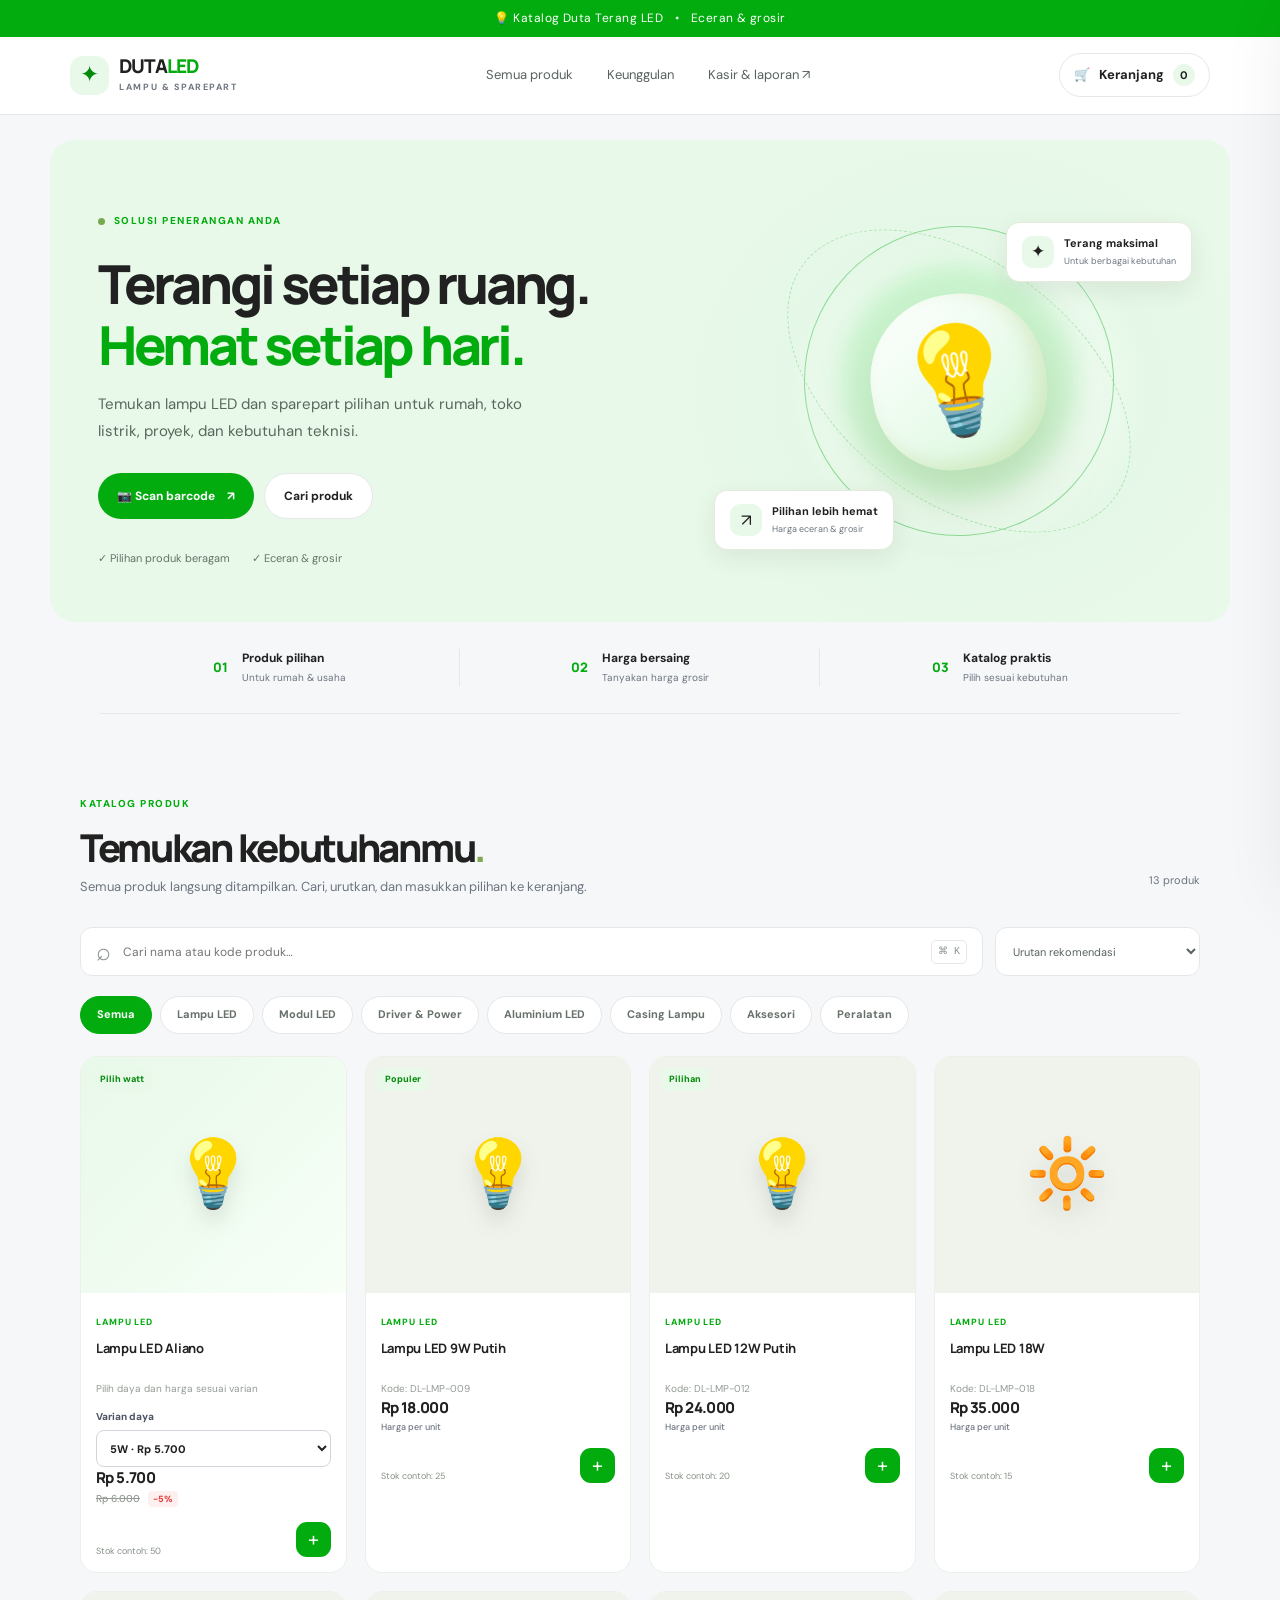
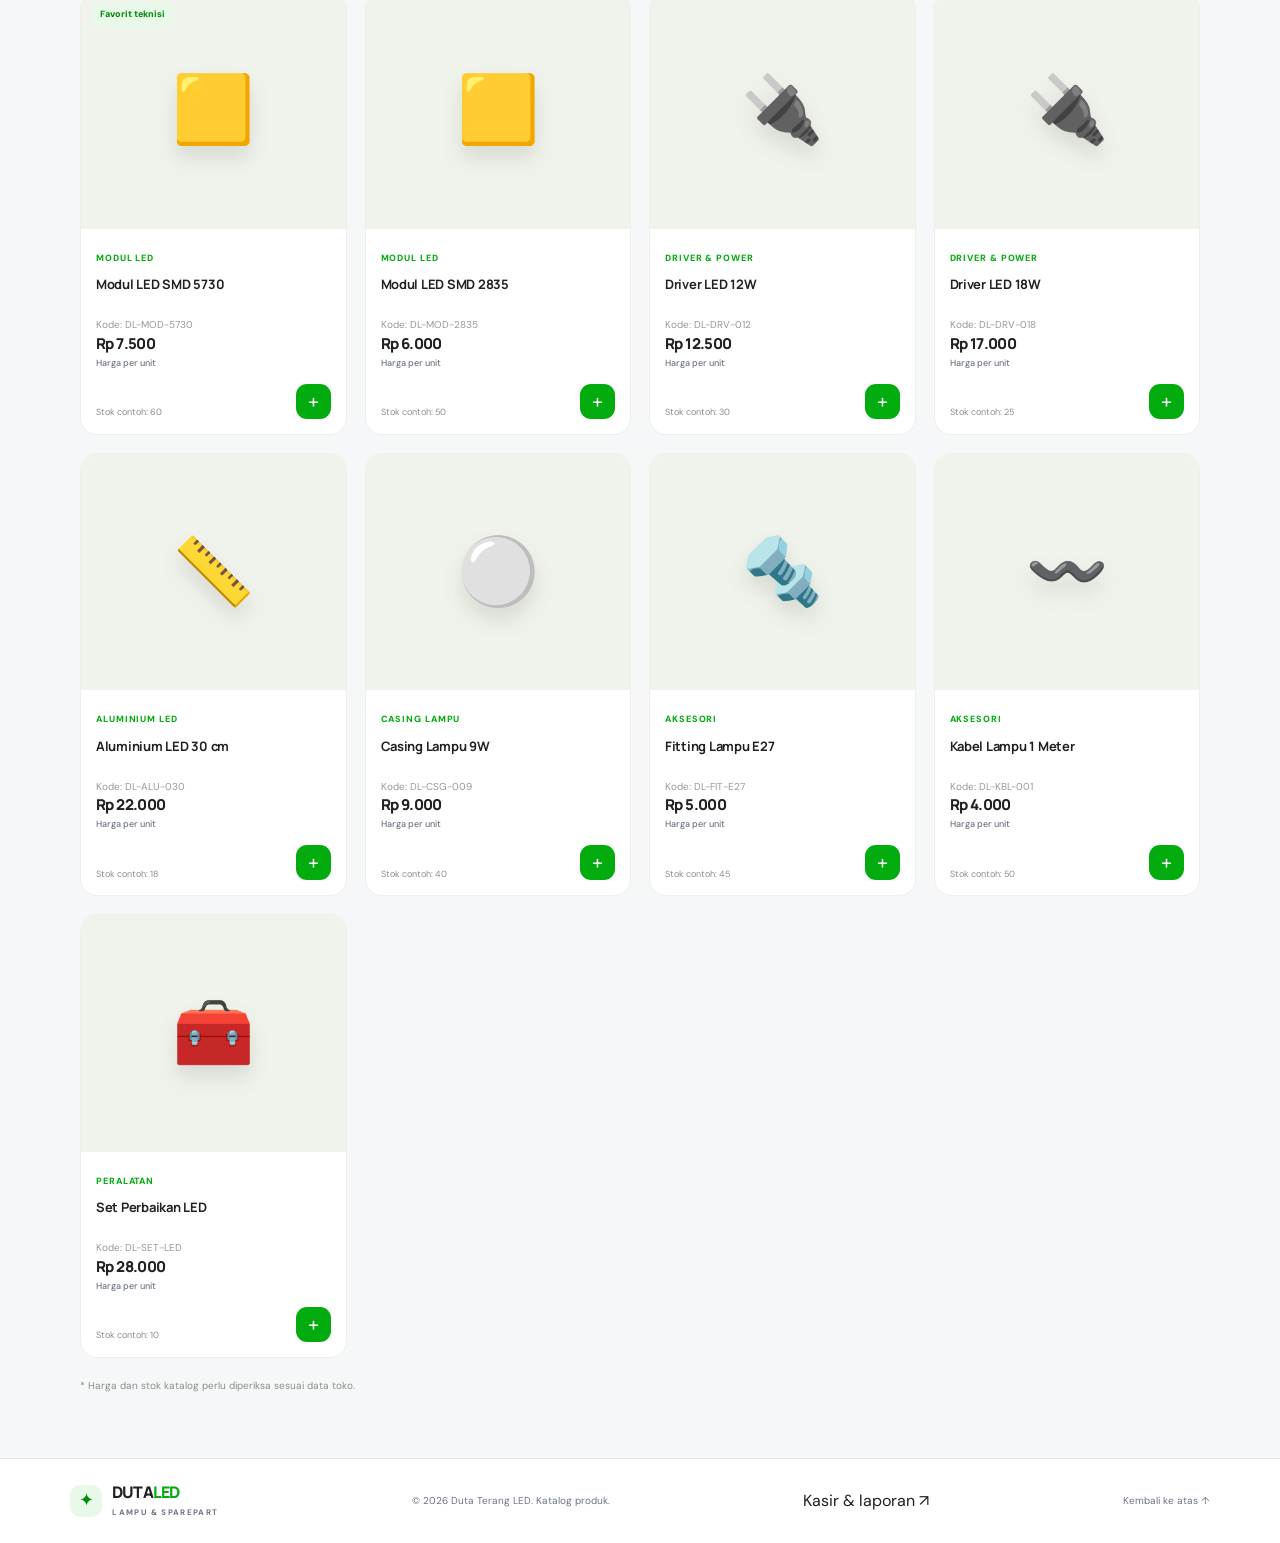
==== index.html @ 5ecddc94 "Add fallback camera scanner container" ====
<!doctype html>
<html lang="id">
<head>
  <meta charset="utf-8">
  <meta name="viewport" content="width=device-width, initial-scale=1">
  <meta name="theme-color" content="#03ac0e">
  <meta name="description" content="Katalog Duta Terang LED: lampu LED, modul LED, aluminium, casing, dan sparepart untuk rumah, toko, dan teknisi.">
  <meta property="og:title" content="Duta Terang LED | Katalog Lampu & Sparepart">
  <meta property="og:description" content="Temukan lampu LED dan sparepart untuk kebutuhan rumah, toko, dan teknisi.">
  <meta property="og:type" content="website">
  <title>Duta Terang LED — Katalog Produk</title>
  <link rel="preconnect" href="https://images.unsplash.com">
  <link rel="stylesheet" href="style.css">
  <script src="products.js" defer></script>
  <script src="app.js" defer></script>
  <script src="home-scan.js" defer></script>
</head>
<body>
  <div class="announcement">💡 Katalog Duta Terang LED <span>•</span> Eceran & grosir</div>
  <header class="site-header">
    <a class="brand" href="#" aria-label="Duta Terang LED beranda"><span class="brand-mark">✦</span><span><strong>DUTA<span>LED</span></strong><small>LAMPU & SPAREPART</small></span></a>
    <nav class="desktop-nav"><a href="#produk">Semua produk</a><a href="#keunggulan">Keunggulan</a><a href="kasir.html">Kasir & laporan ↗</a></nav>
    <button class="cart-trigger" id="openCart" aria-label="Buka keranjang">🛒 <span>Keranjang</span><b id="cartCount">0</b></button>
  </header>
  <main>
    <section class="hero">
      <div class="hero-copy">
        <span class="eyebrow"><i></i> SOLUSI PENERANGAN ANDA</span>
        <h1>Terangi setiap ruang.<br><em>Hemat setiap hari.</em></h1>
        <p>Temukan lampu LED dan sparepart pilihan untuk rumah, toko listrik, proyek, dan kebutuhan teknisi.</p>
        <div class="hero-actions"><button class="btn btn-dark" id="homeCameraStart" type="button">📷 Scan barcode <span>↗</span></button><a class="btn btn-light" href="#produk">Cari produk</a></div>
        <div class="hero-proof"><span>✓ Pilihan produk beragam</span><span>✓ Eceran & grosir</span></div>
      </div>
      <div class="hero-art" aria-label="Ilustrasi lampu menyala">
        <div class="orbit orbit-one"></div><div class="orbit orbit-two"></div>
        <div class="glow"></div><div class="bulb">💡</div>
        <div class="art-tag tag-top"><span>✦</span><div><b>Terang maksimal</b><small>Untuk berbagai kebutuhan</small></div></div>
        <div class="art-tag tag-bottom"><span>↗</span><div><b>Pilihan lebih hemat</b><small>Harga eceran & grosir</small></div></div>
      </div>
    </section>
    <section class="trust-strip" id="keunggulan">
      <div><span>01</span><p><b>Produk pilihan</b><small>Untuk rumah & usaha</small></p></div>
      <div><span>02</span><p><b>Harga bersaing</b><small>Tanyakan harga grosir</small></p></div>
      <div><span>03</span><p><b>Katalog praktis</b><small>Pilih sesuai kebutuhan</small></p></div>
    </section>
    <section class="catalog section-wrap" id="produk">
      <div class="section-heading"><div><span class="eyebrow">KATALOG PRODUK</span><h2>Temukan kebutuhanmu<span>.</span></h2><p>Semua produk langsung ditampilkan. Cari, urutkan, dan masukkan pilihan ke keranjang.</p></div><span class="product-total" id="productTotal">Memuat produk…</span></div>
      <div class="catalog-tools"><label class="search-box"><span>⌕</span><input id="searchInput" type="search" placeholder="Cari nama atau kode produk…" autocomplete="off"><kbd>⌘ K</kbd></label><select id="sortSelect" aria-label="Urutkan produk"><option value="featured">Urutan rekomendasi</option><option value="price-asc">Harga terendah</option><option value="price-desc">Harga tertinggi</option><option value="name">Nama A–Z</option></select></div>
      <div class="category-row" id="categoryList" aria-label="Filter kategori"></div>
      <div class="products-grid" id="productList" aria-live="polite"></div>
      <div class="empty-state hidden" id="emptyState"><span>⌕</span><h3>Produk belum ditemukan</h3><p>Coba kata kunci atau kategori lainnya.</p><button class="btn btn-light" id="resetFilters">Reset filter</button></div>
      <p class="sample-note">* Harga dan stok katalog perlu diperiksa sesuai data toko.</p>
    </section>
    
    
  </main>
  <footer><a class="brand footer-brand" href="#"><span class="brand-mark">✦</span><span><strong>DUTA<span>LED</span></strong><small>LAMPU & SPAREPART</small></span></a><p>© <span id="year"></span> Duta Terang LED. Katalog produk.</p><a href="kasir.html">Kasir & laporan ↗</a><a href="#produk">Kembali ke atas ↑</a></footer>
  <div class="drawer-backdrop hidden" id="drawerBackdrop"></div>
  <aside class="cart-drawer" id="cartDrawer" aria-label="Keranjang belanja" aria-hidden="true">
    <div class="drawer-head"><div><span class="eyebrow">PESANAN ANDA</span><h2>Keranjang <span id="drawerCount">(0)</span></h2></div><button class="icon-button" id="closeCart" aria-label="Tutup keranjang">✕</button></div>
    <div class="cart-items" id="cartItems"></div>
    <div class="cart-empty" id="cartEmpty"><span>🛒</span><b>Keranjang masih kosong</b><p>Tambahkan produk yang Anda butuhkan.</p><button class="btn btn-dark" id="continueShopping">Lihat katalog</button></div>
    <div class="cart-footer" id="cartFooter">
      <div class="cart-total"><span>Estimasi total</span><strong id="cartTotal">Rp0</strong></div>
      <p>Harga contoh. Stok dan total akhir dikonfirmasi oleh toko.</p>
      <label class="customer-label" for="customerName">Nama pemesan (opsional)</label><input id="customerName" placeholder="Nama Anda">
      <button class="btn btn-green checkout-btn" id="checkoutBtn">Salin ringkasan pesanan</button>
      <button class="clear-cart" id="clearCart">Kosongkan keranjang</button>
    </div>
  </aside>
  <section id="homeCameraModal" class="home-camera-modal hidden" role="dialog" aria-modal="true" aria-labelledby="homeCameraTitle">
    <div class="home-camera-card">
      <div class="home-camera-head"><div><span class="eyebrow">KASIR CEPAT</span><h2 id="homeCameraTitle">Scan barcode produk</h2></div><button type="button" id="homeCameraClose" class="icon-button" aria-label="Tutup kamera">✕</button></div>
      <p>Arahkan kamera belakang HP ke barcode. Jika kode cocok dengan SKU katalog, halaman kasir akan terbuka otomatis.</p>
      <video id="homeCameraVideo" playsinline muted></video>\n      <div id="homeCameraReader" class="hidden"></div>
      <p id="homeCameraStatus" role="status">Tekan mulai untuk mengizinkan kamera.</p>
      <div class="home-camera-actions"><button type="button" class="btn btn-green" id="homeCameraEnable">Mulai kamera</button><button type="button" class="btn btn-light hidden" id="homeCameraStop">Tutup kamera</button></div>
    </div>
  </section>
  <style>
    .home-camera-modal{position:fixed;inset:0;z-index:9999;background:rgba(12,22,17,.72);display:flex;align-items:center;justify-content:center;padding:16px}
    .home-camera-modal.hidden{display:none}.home-camera-card{background:#fff;color:#17231f;width:min(520px,100%);border-radius:18px;padding:20px;box-shadow:0 20px 80px #0005}
    .home-camera-head{display:flex;align-items:center;justify-content:space-between;gap:12px}.home-camera-head h2{margin:4px 0;font-size:22px}.home-camera-card>p{font-size:13px;color:#68746d;line-height:1.5}
    #homeCameraVideo{width:100%;max-height:52vh;object-fit:cover;background:#101510;border-radius:12px;display:block}\n    #homeCameraReader{width:100%;min-height:240px;overflow:hidden;border-radius:12px;background:#101510}\n    #homeCameraReader video{width:100%;max-height:52vh;object-fit:cover}
    #homeCameraStatus{min-height:20px;color:#1e6b4b;font-size:12px}.home-camera-actions{display:flex;gap:8px;flex-wrap:wrap}
  </style>
  <div class="toast" id="toast" role="status" aria-live="polite"></div>
</body>
</html>
---- style.css ----
@import url('https://fonts.googleapis.com/css2?family=DM+Sans:wght@400;500;600;700&family=Manrope:wght@400;500;600;700;800&display=swap');
:root{--ink:#17231f;--muted:#6c7771;--paper:#f7f8f4;--white:#fff;--lime:#d9f36a;--green:#1e6b4b;--line:#e4e9e2;--shadow:0 14px 40px rgba(28,47,35,.08)}
*{box-sizing:border-box}html{scroll-behavior:smooth;scroll-padding-top:90px}body{margin:0;background:var(--paper);color:var(--ink);font-family:'DM Sans',sans-serif;line-height:1.55}button,input,select{font:inherit}button,a{-webkit-tap-highlight-color:transparent}a{color:inherit;text-decoration:none}button{cursor:pointer}.announcement{background:var(--ink);color:#e9f4e8;text-align:center;font-size:12px;letter-spacing:.04em;padding:9px 12px}.announcement span{color:var(--lime);padding:0 8px}.site-header{height:78px;padding:0 max(5.5vw,22px);display:flex;align-items:center;justify-content:space-between;background:rgba(255,255,255,.92);border-bottom:1px solid var(--line);position:sticky;top:0;z-index:20;backdrop-filter:blur(14px)}.brand{display:flex;gap:10px;align-items:center}.brand-mark{width:39px;height:39px;display:grid;place-items:center;background:var(--lime);border-radius:13px;font-size:23px;color:var(--ink)}.brand strong{display:block;font:800 19px Manrope,sans-serif;letter-spacing:-.06em;line-height:1.1}.brand strong span{color:var(--green)}.brand small{display:block;font-size:9px;letter-spacing:.17em;font-weight:700;color:var(--muted);margin-top:4px}.desktop-nav{display:flex;gap:34px;font-size:13px;color:#58635d}.desktop-nav a:hover{color:var(--green)}.cart-trigger{display:flex;align-items:center;gap:9px;background:#fff;border:1px solid var(--line);padding:10px 14px;border-radius:99px;font-size:13px;font-weight:700;color:var(--ink)}.cart-trigger b{background:var(--lime);border-radius:99px;min-width:22px;height:22px;display:grid;place-items:center;font-size:11px}.hero{margin:25px auto 0;width:min(1180px,calc(100% - 44px));min-height:450px;border-radius:25px;background:#eaf0e5;overflow:hidden;display:grid;grid-template-columns:1.08fr .92fr;position:relative}.hero-copy{padding:68px 0 55px 7.5%;position:relative;z-index:2}.eyebrow{font-size:10px;letter-spacing:.15em;font-weight:800;color:var(--green);display:inline-flex;align-items:center;gap:9px}.eyebrow i{width:7px;height:7px;background:#78a94e;border-radius:50%}.hero h1,.section-heading h2,.wholesale-banner h2,.contact-section h2{font:800 clamp(36px,4.2vw,58px)/1.12 Manrope,sans-serif;letter-spacing:-.06em;margin:22px 0 16px}.hero h1 em,.wholesale-banner h2 em{font-style:normal;color:var(--green)}.hero-copy>p{max-width:440px;font-size:15px;color:#59685e;line-height:1.8}.hero-actions{display:flex;flex-wrap:wrap;gap:10px;margin-top:28px}.btn{border:0;border-radius:99px;padding:13px 19px;font-weight:700;font-size:12px;display:inline-flex;align-items:center;justify-content:center;gap:12px;transition:transform .2s,filter .2s}.btn:hover{transform:translateY(-2px);filter:brightness(.98)}.btn-dark{background:var(--ink);color:#fff}.btn-light{background:#fff;color:var(--ink);border:1px solid var(--line)}.btn-green{background:#1d8052;color:white}.hero-proof{display:flex;gap:22px;flex-wrap:wrap;margin-top:31px;color:#657268;font-size:11px}.hero-art{position:relative;display:grid;place-items:center;min-height:400px;background:radial-gradient(ellipse at 52% 52%,#faffdf 0,#e2ebd8 39%,#eaf0e5 70%)}.glow{position:absolute;width:235px;height:235px;border-radius:50%;background:#d9f36a;filter:blur(12px);opacity:.68}.bulb{z-index:1;width:175px;height:175px;border-radius:48% 48% 45% 45%;display:grid;place-items:center;font-size:105px;background:linear-gradient(145deg,#fffbd5,#e2ef9e);box-shadow:0 28px 60px #879c6b45,inset -10px -8px 20px #b2c87b4f;transform:rotate(-9deg)}.orbit{position:absolute;border:1px solid #afc69d;border-radius:50%;width:310px;height:310px;transform:rotate(-25deg)}.orbit-two{width:390px;height:240px;transform:rotate(37deg);border-style:dashed;opacity:.7}.art-tag{position:absolute;z-index:2;display:flex;align-items:center;gap:10px;background:#fff;border:1px solid #e5eadc;border-radius:13px;padding:12px 15px;box-shadow:var(--shadow)}.art-tag>span{width:32px;height:32px;display:grid;place-items:center;background:#f0f6df;border-radius:10px;font-size:17px}.art-tag b,.art-tag small{display:block}.art-tag b{font-size:11px}.art-tag small{font-size:9px;color:var(--muted);margin-top:3px}.tag-top{top:17%;right:7%}.tag-bottom{bottom:15%;left:5%}.trust-strip{width:min(1080px,calc(100% - 60px));margin:0 auto;display:grid;grid-template-columns:repeat(3,1fr);padding:27px 0;border-bottom:1px solid var(--line)}.trust-strip>div{display:flex;gap:14px;align-items:center;justify-content:center;border-right:1px solid var(--line)}.trust-strip>div:last-child{border:0}.trust-strip>div>span{font:800 13px Manrope;color:#7da052}.trust-strip p{margin:0}.trust-strip b,.trust-strip small{display:block}.trust-strip b{font-size:12px}.trust-strip small{font-size:10px;color:var(--muted);margin-top:2px}.section-wrap{width:min(1120px,calc(100% - 44px));margin-left:auto;margin-right:auto}.catalog{padding-top:76px;padding-bottom:55px}.section-heading{display:flex;align-items:end;justify-content:space-between;gap:20px}.section-heading h2{font-size:clamp(28px,3vw,39px);margin:12px 0 8px}.section-heading h2 span{color:#80a94f}.section-heading p{margin:0;color:var(--muted);font-size:13px}.product-total{font-size:11px;color:var(--muted);padding-bottom:8px;white-space:nowrap}.catalog-tools{display:flex;gap:12px;margin-top:30px}.search-box{height:49px;display:flex;align-items:center;gap:10px;padding:0 15px;border:1px solid var(--line);background:white;border-radius:12px;flex:1;min-width:0}.search-box>span{font-size:25px;color:#849087}.search-box input{border:0;outline:0;min-width:0;flex:1;font-size:12px;background:transparent;color:var(--ink)}.search-box kbd{font-size:10px;color:#8b958e;border:1px solid var(--line);border-radius:5px;padding:3px 6px}.catalog-tools select{width:205px;border:1px solid var(--line);background:white;border-radius:12px;padding:0 13px;color:#59645c;font-size:11px;outline:none}.category-row{display:flex;gap:8px;overflow-x:auto;padding:20px 0 22px;scrollbar-width:none}.category-row::-webkit-scrollbar{display:none}.category-pill{flex-shrink:0;border:1px solid var(--line);background:white;color:#677169;padding:9px 16px;border-radius:99px;font-size:11px;font-weight:700}.category-pill.active,.category-pill:hover{background:var(--ink);border-color:var(--ink);color:white}.products-grid{display:grid;grid-template-columns:repeat(4,minmax(0,1fr));gap:18px}.product-card{background:#fff;border:1px solid #edf0e9;border-radius:17px;overflow:hidden;transition:transform .2s,box-shadow .2s;min-width:0}.product-card:hover{transform:translateY(-4px);box-shadow:var(--shadow)}.product-visual{position:relative;aspect-ratio:1.12;background:#f0f3ec;overflow:hidden;display:grid;place-items:center}.product-visual img{width:100%;height:100%;object-fit:cover;display:block;transition:transform .3s}.product-card:hover .product-visual img{transform:scale(1.04)}.product-visual .product-emoji{font-size:66px;filter:drop-shadow(0 12px 10px #243a2420)}.product-badge{position:absolute;top:11px;left:11px;border-radius:6px;background:var(--lime);color:#344021;font-size:9px;font-weight:800;padding:5px 8px}.product-info{padding:15px}.product-category{font-size:9px;color:#7d9a5a;letter-spacing:.1em;font-weight:800;text-transform:uppercase}.product-info h3{font:700 13px/1.45 Manrope,sans-serif;margin:7px 0 5px;min-height:37px;letter-spacing:-.02em}.product-code{font-size:10px;color:#939b94}.product-bottom{display:flex;align-items:end;justify-content:space-between;gap:8px;margin-top:15px}.price{font:800 15px Manrope;letter-spacing:-.04em}.price small{font:500 9px 'DM Sans',sans-serif;color:var(--muted);display:block;letter-spacing:0;margin-top:3px}.add-button{width:35px;height:35px;flex-shrink:0;border:0;border-radius:11px;background:var(--ink);color:white;font-size:20px;display:grid;place-items:center}.add-button:hover{background:var(--green)}.empty-state{text-align:center;padding:55px 15px}.empty-state>span{font-size:36px;color:#a0ae9d}.empty-state h3{margin:9px 0}.empty-state p{color:var(--muted);font-size:13px}.hidden{display:none!important}.sample-note{font-size:10px;color:#879087;margin-top:20px}.wholesale-banner{background:#e7eedc;border-radius:20px;padding:38px 45px;display:flex;align-items:center;justify-content:space-between;gap:25px;position:relative;overflow:hidden}.wholesale-banner>div:first-child{position:relative;z-index:1}.wholesale-banner h2{font-size:clamp(25px,3vw,36px);margin:10px 0}.wholesale-banner p,.contact-section p{font-size:12px;color:#647067;margin:0;max-width:540px}.banner-spark{position:absolute;right:27%;top:-55px;font-size:190px;color:#d4e5bd;opacity:.7}.contact-section{padding:65px 0;display:flex;align-items:center;justify-content:space-between;gap:25px}.contact-section h2{font-size:28px;margin:11px 0}.contact-section .btn{white-space:nowrap}footer{border-top:1px solid var(--line);padding:24px max(5.5vw,22px);display:flex;align-items:center;justify-content:space-between;gap:15px;background:#fff}footer p,footer>a:last-child{font-size:10px;color:var(--muted)}.footer-brand .brand-mark{width:32px;height:32px;border-radius:10px;font-size:18px}.footer-brand strong{font-size:16px}.footer-brand small{font-size:8px}.drawer-backdrop{position:fixed;inset:0;background:#101a15a8;z-index:40;backdrop-filter:blur(2px)}.cart-drawer{position:fixed;z-index:41;right:0;top:0;height:100dvh;width:min(440px,100%);background:#fff;display:flex;flex-direction:column;transform:translateX(105%);transition:transform .28s ease;box-shadow:-20px 0 60px #0001}.cart-drawer.open{transform:translateX(0)}.drawer-head{display:flex;justify-content:space-between;align-items:center;padding:25px;border-bottom:1px solid var(--line)}.drawer-head h2{font:800 25px Manrope;margin:7px 0 0;letter-spacing:-.04em}.drawer-head h2 span{font:500 13px 'DM Sans',sans-serif;color:var(--muted)}.icon-button{width:37px;height:37px;border:1px solid var(--line);border-radius:50%;background:white}.cart-items{padding:8px 24px;overflow-y:auto;flex:1}.cart-line{display:grid;grid-template-columns:58px 1fr auto;gap:12px;align-items:center;padding:15px 0;border-bottom:1px solid var(--line)}.cart-thumb{width:58px;height:58px;border-radius:12px;background:#f0f3ec;display:grid;place-items:center;font-size:27px;overflow:hidden}.cart-thumb img{width:100%;height:100%;object-fit:cover}.cart-line h3{font-size:12px;margin:0 0 5px}.cart-line .line-price{font-size:11px;color:var(--green);font-weight:800}.quantity-control{display:flex;align-items:center;gap:9px;margin-top:8px}.quantity-control button{width:23px;height:23px;border:1px solid var(--line);background:#fff;border-radius:7px}.quantity-control span{font-size:11px;font-weight:700}.remove-line{border:0;background:transparent;color:#9ba39d;font-size:15px;align-self:start}.cart-empty{margin:auto;text-align:center;padding:30px}.cart-empty>span{font-size:42px}.cart-empty b{display:block;margin-top:10px}.cart-empty p{font-size:12px;color:var(--muted);margin-bottom:20px}.cart-footer{padding:20px 24px 24px;border-top:1px solid var(--line);background:#fbfcf9}.cart-total{display:flex;justify-content:space-between;align-items:center}.cart-total span{font-size:12px;color:var(--muted)}.cart-total strong{font:800 22px Manrope}.cart-footer>p{font-size:10px;color:var(--muted);margin:6px 0 17px}.customer-label{font-size:11px;font-weight:700;display:block;margin-bottom:7px}.cart-footer input{width:100%;height:42px;border:1px solid var(--line);border-radius:9px;padding:0 12px;outline:none;background:white;margin-bottom:12px}.checkout-btn{width:100%}.clear-cart{display:block;margin:12px auto 0;border:0;background:transparent;color:#858f87;font-size:11px}.toast{position:fixed;bottom:25px;left:50%;transform:translate(-50%,20px);opacity:0;pointer-events:none;background:var(--ink);color:white;padding:12px 18px;border-radius:99px;font-size:12px;z-index:60;transition:.2s;box-shadow:var(--shadow);max-width:calc(100% - 30px);text-align:center}.toast.show{opacity:1;transform:translate(-50%,0)}
@media(min-width:1300px){.hero{min-height:470px}.hero-copy{padding-top:78px}}
@media(max-width:900px){.hero{grid-template-columns:1fr .85fr;min-height:390px}.hero-copy{padding:54px 0 42px 7%}.hero-art{min-height:350px}.bulb{width:145px;height:145px;font-size:85px}.orbit{width:260px;height:260px}.orbit-two{width:320px;height:210px}.products-grid{grid-template-columns:repeat(3,minmax(0,1fr))}.tag-top{right:3%}.art-tag{padding:9px 10px}.trust-strip{width:calc(100% - 44px)}}
@media(max-width:620px){.announcement{font-size:10px}.site-header{height:67px;padding:0 16px}.brand-mark{width:34px;height:34px}.brand strong{font-size:17px}.desktop-nav{display:none}.cart-trigger{padding:8px 10px;gap:6px}.cart-trigger span{font-size:11px}.hero{width:calc(100% - 24px);margin-top:12px;grid-template-columns:1fr;border-radius:20px}.hero-copy{padding:35px 25px 18px}.hero h1{font-size:clamp(36px,10vw,48px);margin-top:15px}.hero-copy>p{font-size:13px;max-width:390px}.hero-actions{margin-top:20px}.hero-proof{margin-top:20px;gap:12px;font-size:10px}.hero-art{min-height:250px}.bulb{width:125px;height:125px;font-size:75px}.glow{width:170px;height:170px}.orbit{width:220px;height:220px}.orbit-two{width:280px;height:170px}.tag-top{top:10%;right:4%}.tag-bottom{bottom:9%;left:4%}.art-tag{padding:8px 10px}.art-tag>span{width:27px;height:27px}.art-tag b{font-size:10px}.art-tag small{font-size:8px}.trust-strip{width:calc(100% - 36px);padding:20px 0;gap:10px}.trust-strip>div{justify-content:flex-start;gap:7px}.trust-strip>div>span{font-size:10px}.trust-strip b{font-size:10px}.trust-strip small{font-size:8px}.catalog{padding-top:50px;padding-bottom:35px}.section-wrap{width:calc(100% - 24px)}.section-heading{align-items:flex-start;flex-direction:column;gap:5px}.section-heading h2{font-size:30px}.catalog-tools{margin-top:20px;flex-direction:column}.catalog-tools select{width:100%;height:43px}.search-box{height:46px}.search-box kbd{display:none}.category-row{padding:15px 0 18px}.category-pill{padding:9px 13px}.products-grid{grid-template-columns:repeat(2,minmax(0,1fr));gap:10px}.product-visual{aspect-ratio:1}.product-visual .product-emoji{font-size:50px}.product-badge{top:7px;left:7px;font-size:8px;padding:4px 6px}.product-info{padding:11px}.product-info h3{font-size:11px;min-height:33px}.product-code{font-size:9px}.product-bottom{margin-top:12px}.price{font-size:13px}.price small{font-size:8px}.add-button{width:32px;height:32px;border-radius:9px}.wholesale-banner{padding:27px 23px;align-items:flex-start;flex-direction:column;gap:17px}.wholesale-banner h2{font-size:27px}.wholesale-banner p{font-size:11px}.banner-spark{right:-8px;top:-40px;font-size:130px}.contact-section{padding:45px 0;align-items:flex-start;flex-direction:column;gap:18px}.contact-section h2{font-size:25px}.contact-section p{line-height:1.7}footer{padding:20px 16px;flex-wrap:wrap}footer p{order:3;width:100%;margin:0}.footer-brand strong{font-size:14px}footer>a:last-child{font-size:9px}}
@media(prefers-reduced-motion:reduce){*,*::before,*::after{scroll-behavior:auto!important;transition:none!important;animation:none!important}}

/* Pricing and stock labels */
.stock-note{display:block;min-width:0;font-size:9px;line-height:1.4;color:#879087}
.price s{color:#929a93;font-weight:500;font-size:10px;margin-right:3px}
.cart-discount{display:block;color:#28734d;font-size:10px;margin-top:3px}
.cart-line .line-price{font-weight:700}
@media(max-width:520px){.stock-note{font-size:8px}.price small s{font-size:8px}}

/* Tampilan sederhana, mengutamakan layar HP */
@media(max-width:640px){
  html{scroll-padding-top:68px}
  body{font-size:14px;line-height:1.45}
  .announcement{font-size:10px;padding:7px 8px;letter-spacing:0}
  .site-header{height:62px;padding:0 14px;gap:10px}
  .brand{gap:7px;min-width:0}.brand-mark{width:33px;height:33px;border-radius:10px;font-size:19px}
  .brand strong{font-size:16px}.brand small{font-size:8px;margin-top:2px;letter-spacing:.1em}
  .desktop-nav{display:none}
  .cart-trigger{padding:8px 10px;gap:6px;font-size:11px;white-space:nowrap}.cart-trigger b{min-width:20px;height:20px}
  .hero{width:calc(100% - 24px);margin:12px auto 0;min-height:0;display:block;border-radius:16px}
  .hero-copy{padding:25px 20px 23px}
  .hero h1{font-size:clamp(29px,8vw,38px);line-height:1.12;letter-spacing:-.055em;margin:12px 0 10px}
  .hero-copy>p{font-size:13px;line-height:1.6;margin:0;max-width:36ch}
  .eyebrow{font-size:9px;letter-spacing:.1em}
  .hero-actions{display:grid;grid-template-columns:1fr 1fr;gap:8px;margin-top:17px}
  .hero-actions .btn{padding:12px 9px;font-size:11px;gap:5px;min-height:42px}
  .hero-proof{margin-top:15px;gap:8px 14px;font-size:10px}
  .hero-art{display:none}
  .trust-strip{width:calc(100% - 24px);padding:13px 0;gap:8px;grid-template-columns:repeat(3,minmax(0,1fr))}
  .trust-strip>div{gap:5px;align-items:flex-start}.trust-strip>div>span{font-size:9px}.trust-strip b{font-size:9px;line-height:1.3}.trust-strip small{font-size:8px;line-height:1.3}
  .catalog{padding-top:24px;padding-bottom:24px}
  .section-wrap{width:calc(100% - 24px)}
  .section-heading{gap:8px}.section-heading h2{font-size:26px;line-height:1.2;margin:8px 0}.section-heading p{font-size:12px;line-height:1.55;margin:0}.product-total{font-size:11px}
  .catalog-tools{margin-top:15px;gap:8px;flex-direction:column}
  .search-box{height:44px;padding:0 12px;border-radius:11px}.search-box input{font-size:13px;min-width:0}.search-box kbd{display:none}
  .catalog-tools select{height:42px;width:100%;font-size:12px;border-radius:11px}
  .category-row{gap:7px;padding:12px 0 14px;overflow-x:auto;flex-wrap:nowrap;scrollbar-width:none}.category-row::-webkit-scrollbar{display:none}
  .category-pill{white-space:nowrap;flex-shrink:0;padding:8px 11px;font-size:11px;border-radius:9px}
  .products-grid{grid-template-columns:repeat(2,minmax(0,1fr));gap:9px}
  .product-card{border-radius:12px;min-width:0;overflow:hidden}
  .product-visual{aspect-ratio:1.2;background:#f0f3ed}.product-visual .product-emoji{font-size:43px}
  .product-badge{font-size:8px;padding:4px 6px;top:6px;left:6px;max-width:calc(100% - 12px)}
  .product-info{padding:10px 9px 9px}.product-category{font-size:9px}.product-info h3{font-size:12px;line-height:1.35;min-height:33px;margin:4px 0;overflow-wrap:anywhere}
  .product-code{font-size:9px;overflow-wrap:anywhere}.price{font-size:14px;line-height:1.35;margin-top:8px}.price small{font-size:9px;line-height:1.4;margin-top:3px}
  .product-bottom{margin-top:9px;gap:5px;align-items:center}.stock-note{font-size:8px;line-height:1.3}.add-button{width:32px;height:32px;flex-shrink:0;border-radius:9px;font-size:20px}
  .sample-note{font-size:10px;line-height:1.5;margin-top:14px}
  .wholesale-banner{padding:22px 18px;border-radius:15px;margin-top:8px;gap:12px}.wholesale-banner h2{font-size:25px;line-height:1.2;margin:9px 0}.wholesale-banner p{font-size:12px;line-height:1.55}.wholesale-banner .btn{width:100%;min-height:43px}
  .contact-section{padding:28px 0;gap:12px}.contact-section h2{font-size:24px;line-height:1.2;margin:9px 0}.contact-section p{font-size:12px;line-height:1.6}.contact-section .btn{min-height:43px}
  footer{gap:12px;padding:18px 12px;font-size:10px}footer p{font-size:10px}
  .cart-drawer{width:min(100%,420px);padding:17px}.drawer-head h2{font-size:23px}.cart-line{gap:9px}.cart-thumb{width:42px;height:42px;flex-shrink:0}.cart-line h3{font-size:12px}.line-price{font-size:11px}.cart-footer{padding-top:12px}.checkout-btn{width:100%;min-height:46px}.customer-label{font-size:11px}
  .toast{max-width:calc(100% - 24px);font-size:12px}
}
@media(max-width:360px){
  .site-header{padding:0 10px}.cart-trigger span{display:none}.hero-copy{padding:22px 15px}.hero-actions{grid-template-columns:1fr}.products-grid{gap:7px}.product-info{padding:8px}.product-info h3{font-size:11px}.price{font-size:12px}.product-visual .product-emoji{font-size:36px}
}


/* Palet bergaya marketplace hijau (inspirasi Tokopedia), dengan aksen diskon merah */
:root{--ink:#212121;--muted:#6d7580;--paper:#f5f7f9;--white:#fff;--lime:#e8f8e9;--green:#03ac0e;--line:#e5e7eb;--shadow:0 8px 24px rgba(33,37,41,.08)}
body{background:#f5f7f9;color:#212121}
.announcement{background:#03ac0e;color:#fff}
.brand-mark{background:#e8f8e9;color:#038a0b}
.brand strong span,.eyebrow,.product-category,.trust-strip>div>span{color:#03ac0e}
.hero{background:#e8f8e9}
.hero h1 em{color:#03ac0e}
.hero-art{background:radial-gradient(ellipse at 52% 52%,#fff 0,#e5f8e7 45%,#e8f8e9 75%)}
.glow{background:#b8f2be}
.bulb{background:linear-gradient(145deg,#fff,#d8f8dc)}
.orbit{border-color:#8edb95}
.art-tag>span{background:#e8f8e9}
.btn-dark,.add-button{background:#03ac0e;color:#fff}
.btn-dark:hover,.add-button:hover,.btn-green:hover{background:#038a0b}
.btn-green{background:#03ac0e;color:#fff}
.category-pill.active,.category-pill:hover{background:#03ac0e;border-color:#03ac0e}
.product-badge{background:#e8f8e9;color:#038a0b}
.price{color:#212121}
.sale-badge{display:inline-block;background:#fff0f0;color:#e53935;border-radius:4px;padding:2px 5px;font-size:9px;font-weight:800;margin-left:3px}
.profit-note{font-size:10px;color:#07833c;font-weight:700;line-height:1.4;margin-top:5px}
.variant-label{display:flex;flex-direction:column;gap:6px;font-size:10px;font-weight:800;color:#4b5563;margin-top:12px}
.variant-select{width:100%;height:37px;border:1px solid #d1d5db;background:#fff;border-radius:8px;padding:0 9px;color:#212121;font-size:11px;outline-color:#03ac0e}
.aliano-card .product-visual{background:linear-gradient(135deg,#e8f8e9,#f7fff7)}
.cart-discount{color:#e53935;font-weight:700}
.cart-profit{display:block;color:#07833c;font-size:10px;font-weight:750;margin-top:4px;line-height:1.4}
.cart-line .line-price{color:#03ac0e}
.cart-total strong{color:#212121}
.cart-footer{background:#f8fafb}
@media(max-width:640px){.profit-note{font-size:9px}.variant-select{font-size:11px;height:35px}.variant-label{margin-top:10px}}
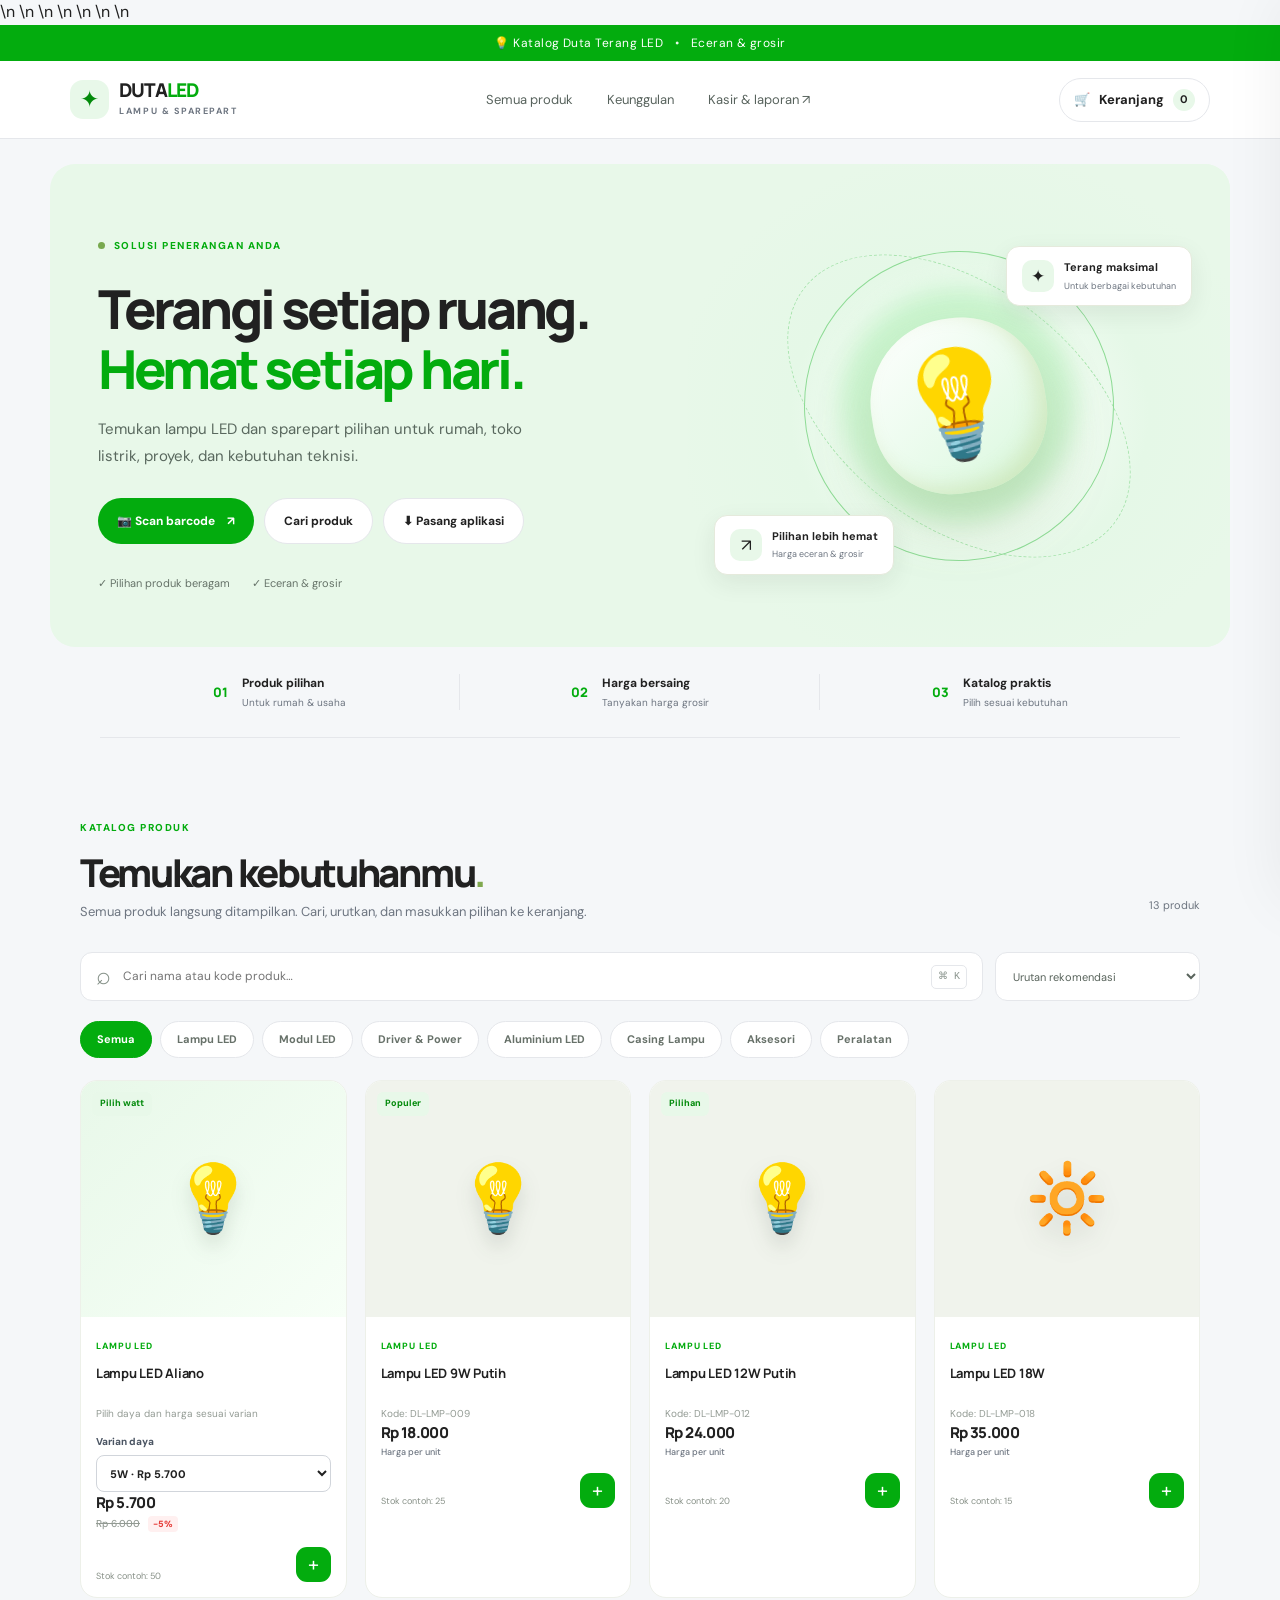
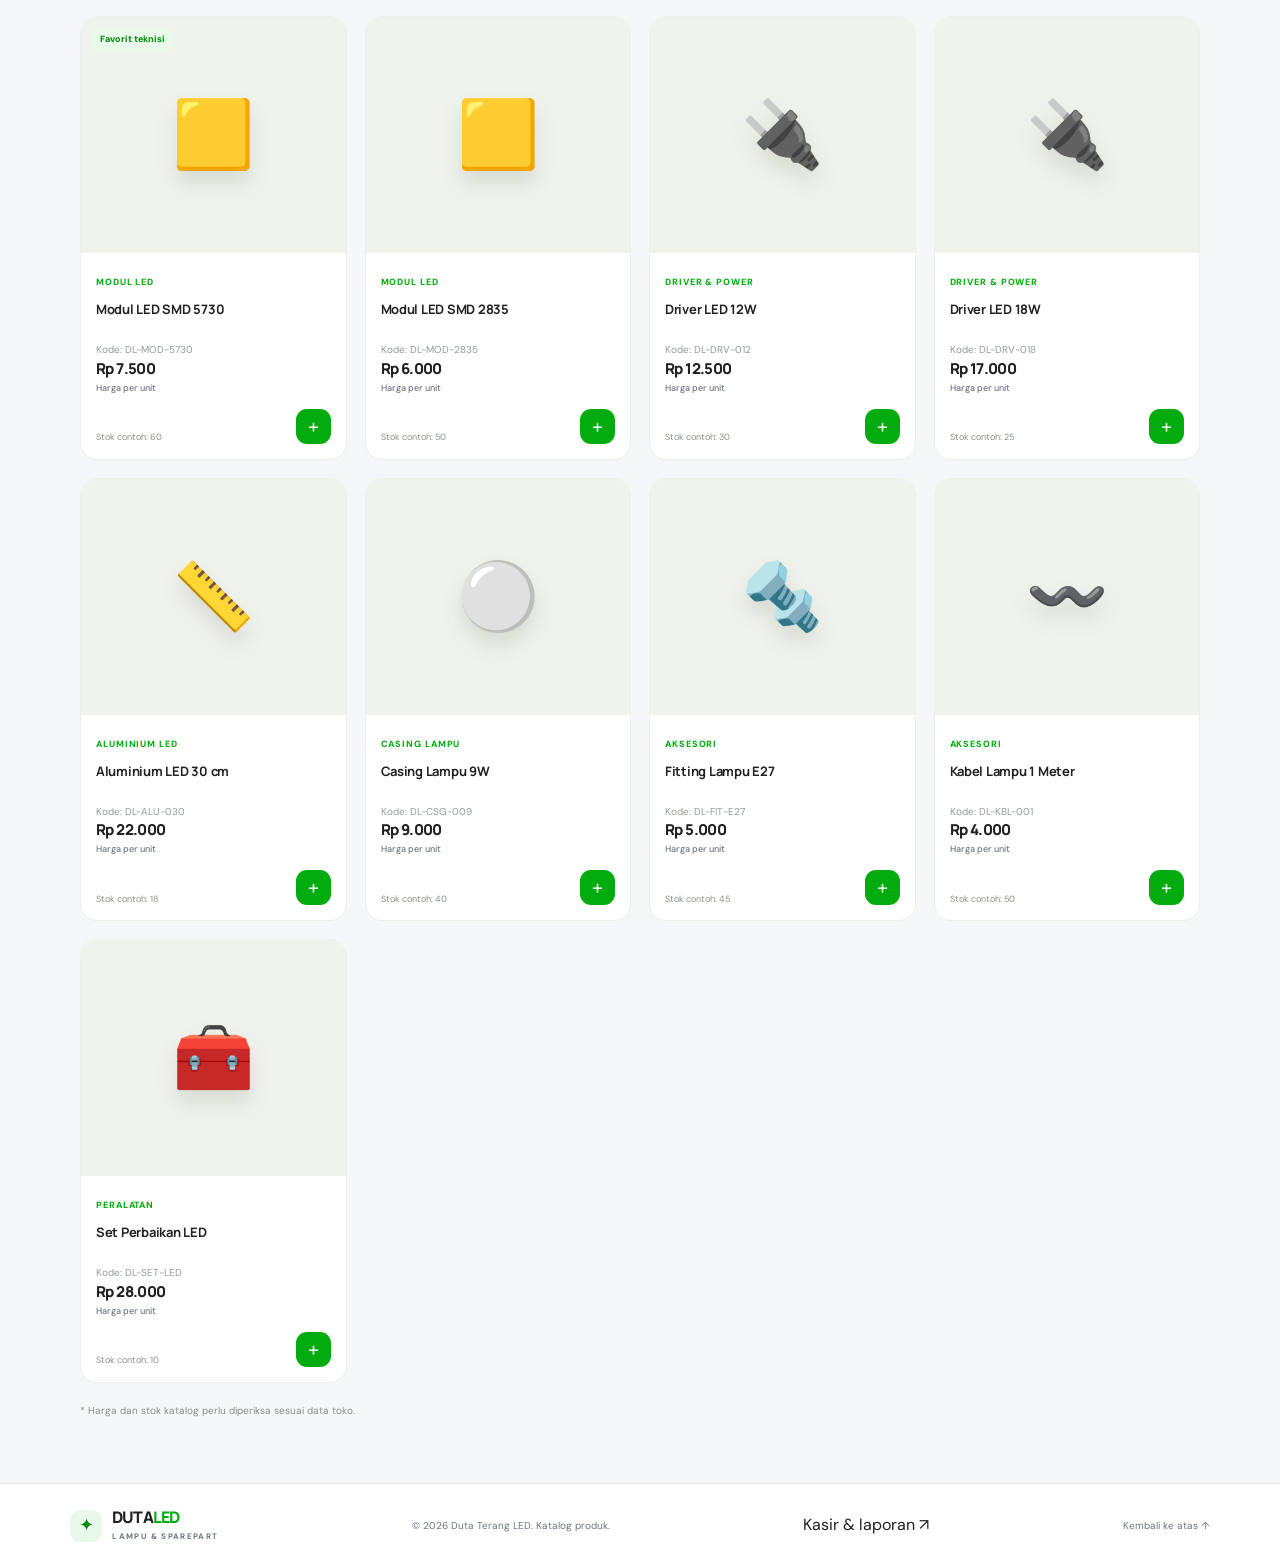
==== commit 3f494595: "Enable PWA metadata and install button" ====
--- a/index.html
+++ b/index.html
@@ -3,7 +3,7 @@
 <head>
   <meta charset="utf-8">
   <meta name="viewport" content="width=device-width, initial-scale=1">
-  <meta name="theme-color" content="#03ac0e">
+  <meta name="theme-color" content="#17231f">\n  <meta name="apple-mobile-web-app-capable" content="yes">\n  <meta name="apple-mobile-web-app-status-bar-style" content="black-translucent">\n  <meta name="apple-mobile-web-app-title" content="DutaLED">\n  <link rel="manifest" href="/manifest.webmanifest">\n  <link rel="icon" href="/icon.svg" type="image/svg+xml">\n  <link rel="apple-touch-icon" href="/icon.svg">
   <meta name="description" content="Katalog Duta Terang LED: lampu LED, modul LED, aluminium, casing, dan sparepart untuk rumah, toko, dan teknisi.">
   <meta property="og:title" content="Duta Terang LED | Katalog Lampu & Sparepart">
   <meta property="og:description" content="Temukan lampu LED dan sparepart untuk kebutuhan rumah, toko, dan teknisi.">
@@ -13,7 +13,7 @@
   <link rel="stylesheet" href="style.css">
   <script src="products.js" defer></script>
   <script src="app.js" defer></script>
-  <script src="home-scan.js" defer></script>
+  <script src="home-scan.js" defer></script>\n  <script src="pwa.js" defer></script>
 </head>
 <body>
   <div class="announcement">💡 Katalog Duta Terang LED <span>•</span> Eceran & grosir</div>
@@ -28,7 +28,7 @@
         <span class="eyebrow"><i></i> SOLUSI PENERANGAN ANDA</span>
         <h1>Terangi setiap ruang.<br><em>Hemat setiap hari.</em></h1>
         <p>Temukan lampu LED dan sparepart pilihan untuk rumah, toko listrik, proyek, dan kebutuhan teknisi.</p>
-        <div class="hero-actions"><button class="btn btn-dark" id="homeCameraStart" type="button">📷 Scan barcode <span>↗</span></button><a class="btn btn-light" href="#produk">Cari produk</a></div>
+        <div class="hero-actions"><button class="btn btn-dark" id="homeCameraStart" type="button">📷 Scan barcode <span>↗</span></button><a class="btn btn-light" href="#produk">Cari produk</a><button class="btn btn-light" id="installPwaButton" type="button">⬇ Pasang aplikasi</button></div>
         <div class="hero-proof"><span>✓ Pilihan produk beragam</span><span>✓ Eceran & grosir</span></div>
       </div>
       <div class="hero-art" aria-label="Ilustrasi lampu menyala">
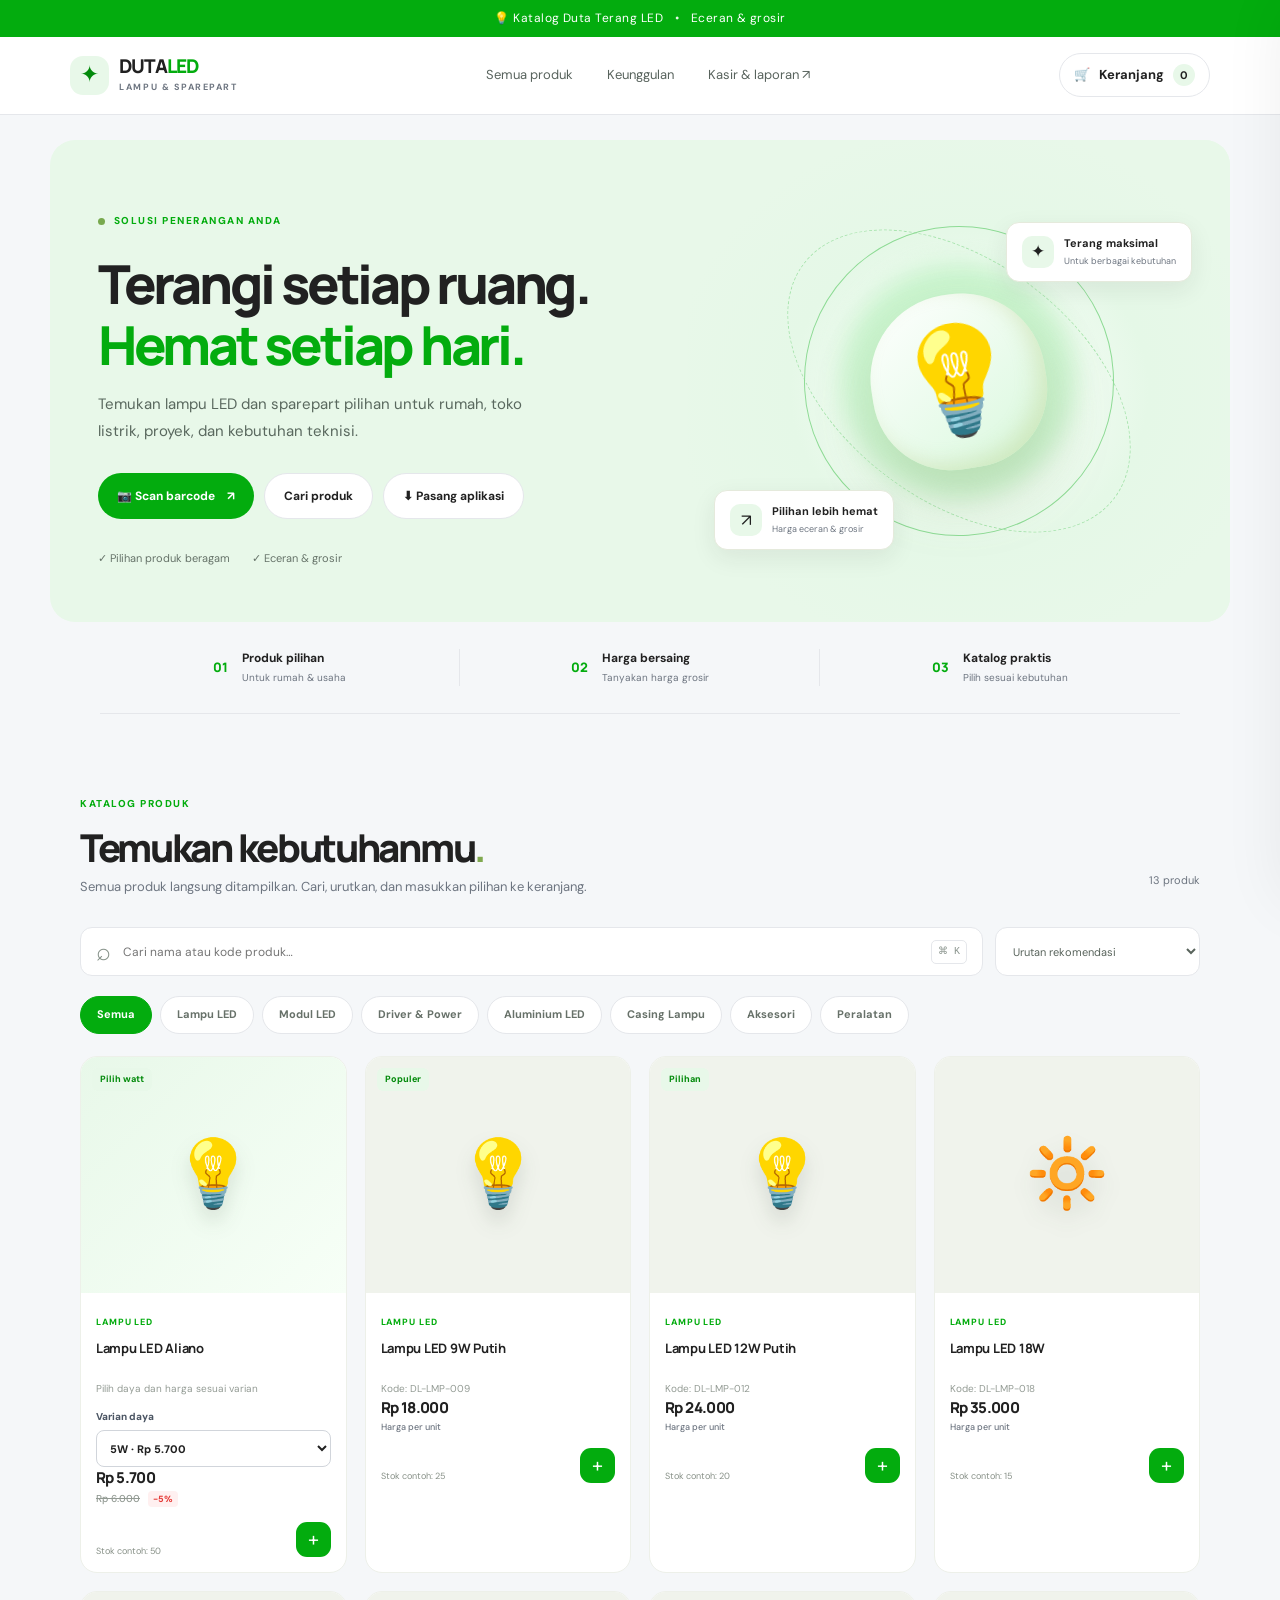
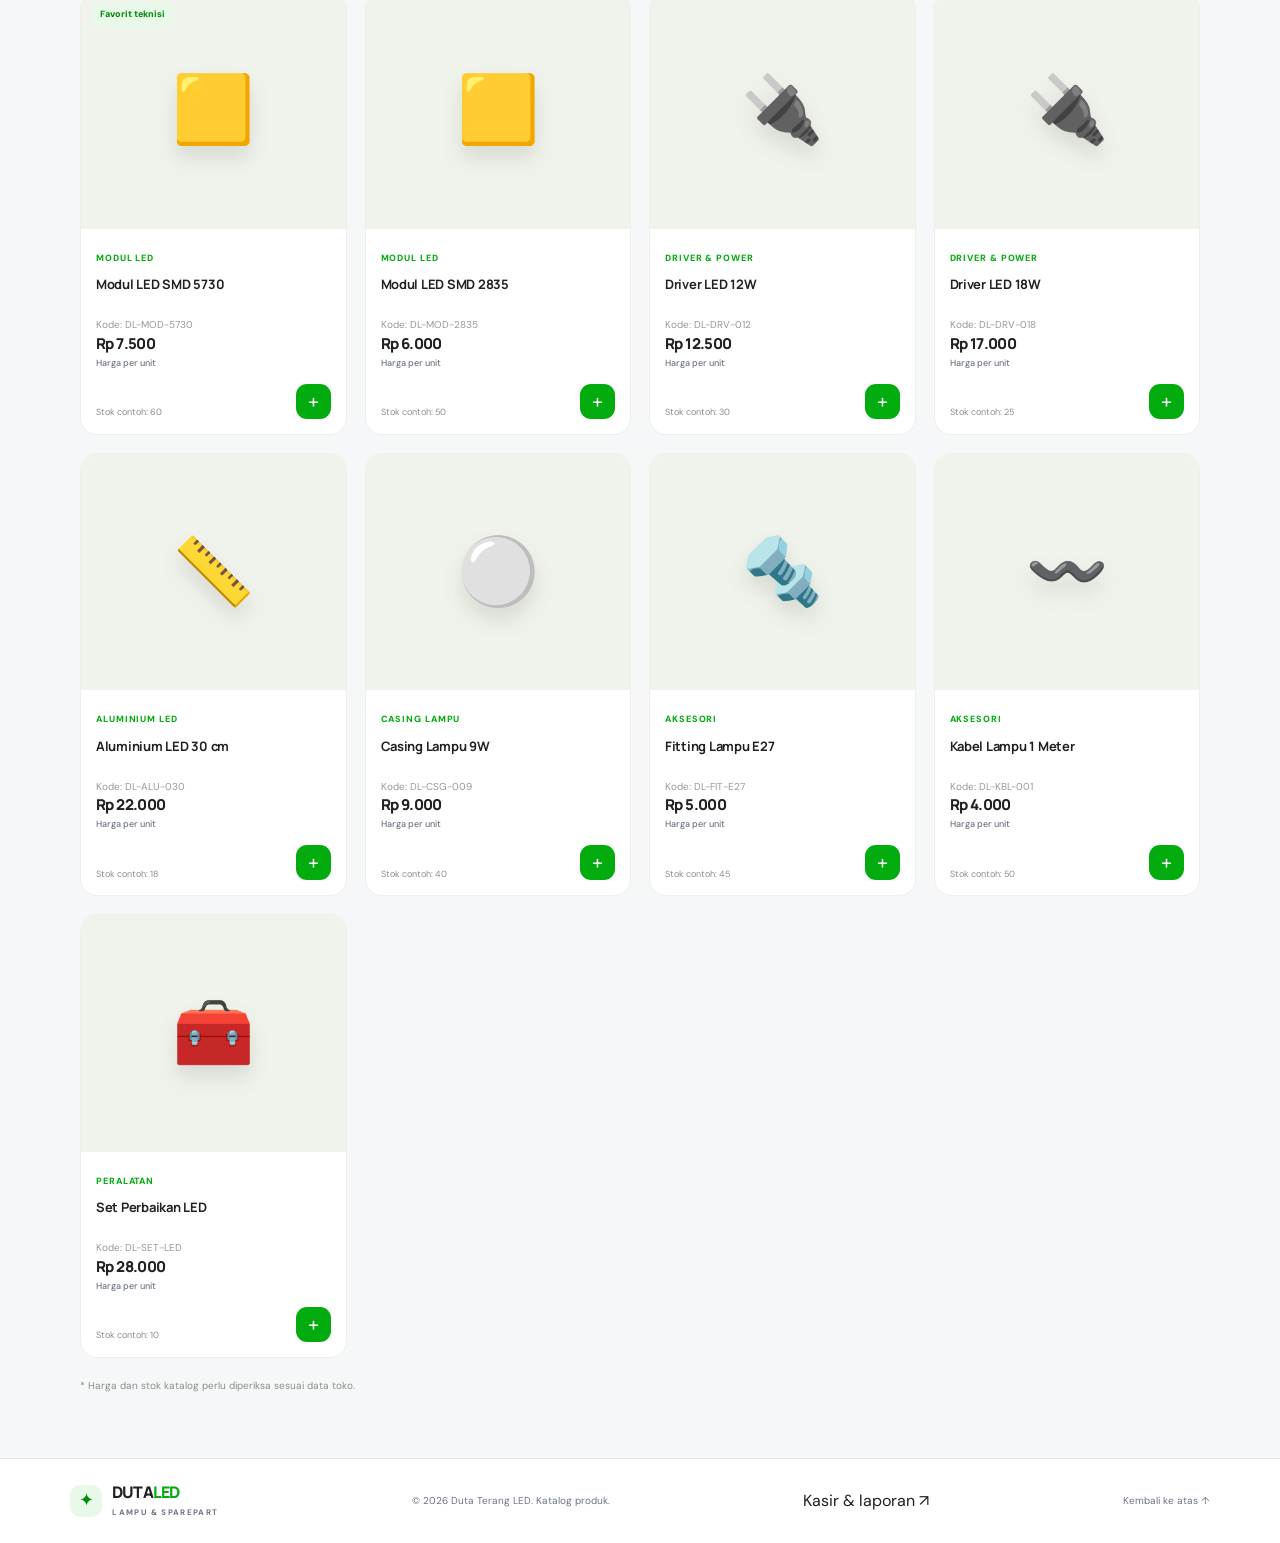
==== commit 29f52a81: "Fix line breaks in PWA setup" ====
--- a/index.html
+++ b/index.html
@@ -3,7 +3,13 @@
 <head>
   <meta charset="utf-8">
   <meta name="viewport" content="width=device-width, initial-scale=1">
-  <meta name="theme-color" content="#17231f">\n  <meta name="apple-mobile-web-app-capable" content="yes">\n  <meta name="apple-mobile-web-app-status-bar-style" content="black-translucent">\n  <meta name="apple-mobile-web-app-title" content="DutaLED">\n  <link rel="manifest" href="/manifest.webmanifest">\n  <link rel="icon" href="/icon.svg" type="image/svg+xml">\n  <link rel="apple-touch-icon" href="/icon.svg">
+  <meta name="theme-color" content="#17231f">
+  <meta name="apple-mobile-web-app-capable" content="yes">
+  <meta name="apple-mobile-web-app-status-bar-style" content="black-translucent">
+  <meta name="apple-mobile-web-app-title" content="DutaLED">
+  <link rel="manifest" href="/manifest.webmanifest">
+  <link rel="icon" href="/icon.svg" type="image/svg+xml">
+  <link rel="apple-touch-icon" href="/icon.svg">
   <meta name="description" content="Katalog Duta Terang LED: lampu LED, modul LED, aluminium, casing, dan sparepart untuk rumah, toko, dan teknisi.">
   <meta property="og:title" content="Duta Terang LED | Katalog Lampu & Sparepart">
   <meta property="og:description" content="Temukan lampu LED dan sparepart untuk kebutuhan rumah, toko, dan teknisi.">
@@ -13,7 +19,8 @@
   <link rel="stylesheet" href="style.css">
   <script src="products.js" defer></script>
   <script src="app.js" defer></script>
-  <script src="home-scan.js" defer></script>\n  <script src="pwa.js" defer></script>
+  <script src="home-scan.js" defer></script>
+  <script src="pwa.js" defer></script>
 </head>
 <body>
   <div class="announcement">💡 Katalog Duta Terang LED <span>•</span> Eceran & grosir</div>
@@ -72,7 +79,8 @@
     <div class="home-camera-card">
       <div class="home-camera-head"><div><span class="eyebrow">KASIR CEPAT</span><h2 id="homeCameraTitle">Scan barcode produk</h2></div><button type="button" id="homeCameraClose" class="icon-button" aria-label="Tutup kamera">✕</button></div>
       <p>Arahkan kamera belakang HP ke barcode. Jika kode cocok dengan SKU katalog, halaman kasir akan terbuka otomatis.</p>
-      <video id="homeCameraVideo" playsinline muted></video>\n      <div id="homeCameraReader" class="hidden"></div>
+      <video id="homeCameraVideo" playsinline muted></video>
+      <div id="homeCameraReader" class="hidden"></div>
       <p id="homeCameraStatus" role="status">Tekan mulai untuk mengizinkan kamera.</p>
       <div class="home-camera-actions"><button type="button" class="btn btn-green" id="homeCameraEnable">Mulai kamera</button><button type="button" class="btn btn-light hidden" id="homeCameraStop">Tutup kamera</button></div>
     </div>
@@ -81,7 +89,9 @@
     .home-camera-modal{position:fixed;inset:0;z-index:9999;background:rgba(12,22,17,.72);display:flex;align-items:center;justify-content:center;padding:16px}
     .home-camera-modal.hidden{display:none}.home-camera-card{background:#fff;color:#17231f;width:min(520px,100%);border-radius:18px;padding:20px;box-shadow:0 20px 80px #0005}
     .home-camera-head{display:flex;align-items:center;justify-content:space-between;gap:12px}.home-camera-head h2{margin:4px 0;font-size:22px}.home-camera-card>p{font-size:13px;color:#68746d;line-height:1.5}
-    #homeCameraVideo{width:100%;max-height:52vh;object-fit:cover;background:#101510;border-radius:12px;display:block}\n    #homeCameraReader{width:100%;min-height:240px;overflow:hidden;border-radius:12px;background:#101510}\n    #homeCameraReader video{width:100%;max-height:52vh;object-fit:cover}
+    #homeCameraVideo{width:100%;max-height:52vh;object-fit:cover;background:#101510;border-radius:12px;display:block}
+    #homeCameraReader{width:100%;min-height:240px;overflow:hidden;border-radius:12px;background:#101510}
+    #homeCameraReader video{width:100%;max-height:52vh;object-fit:cover}
     #homeCameraStatus{min-height:20px;color:#1e6b4b;font-size:12px}.home-camera-actions{display:flex;gap:8px;flex-wrap:wrap}
   </style>
   <div class="toast" id="toast" role="status" aria-live="polite"></div>
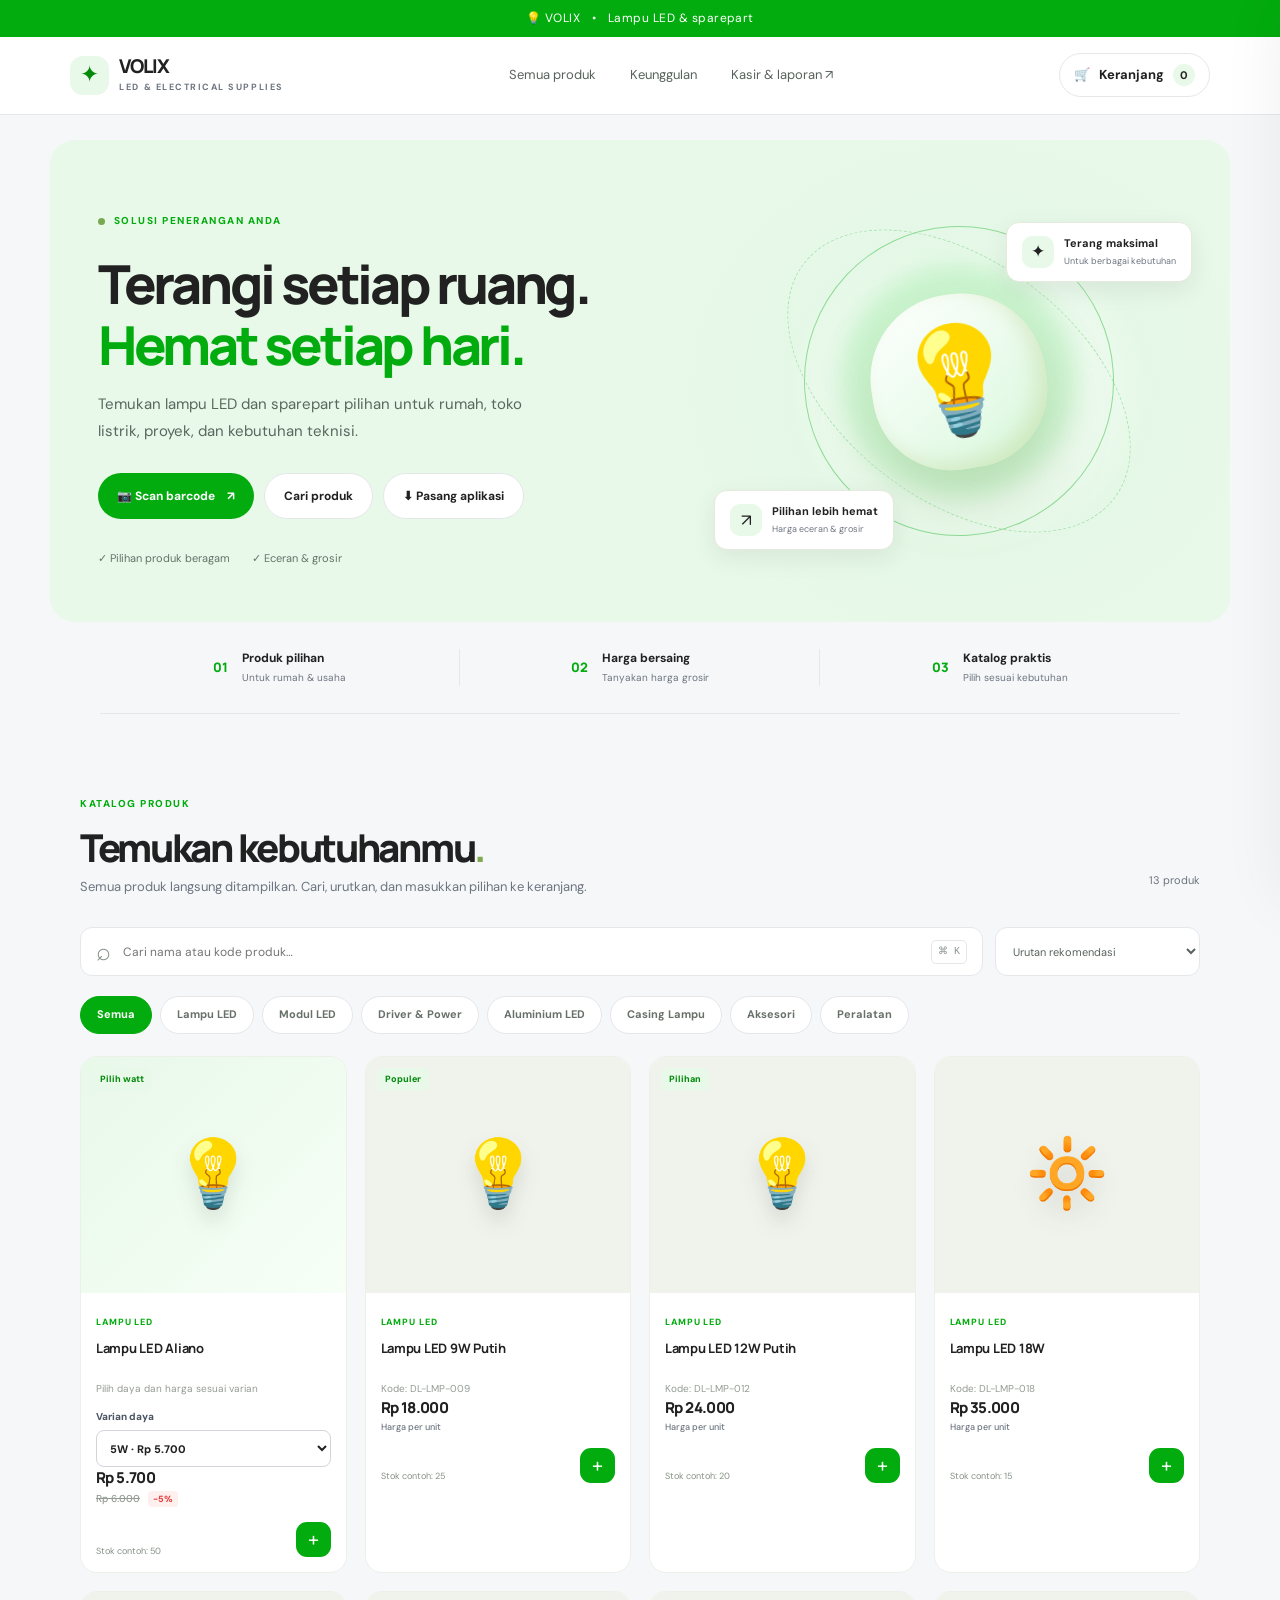
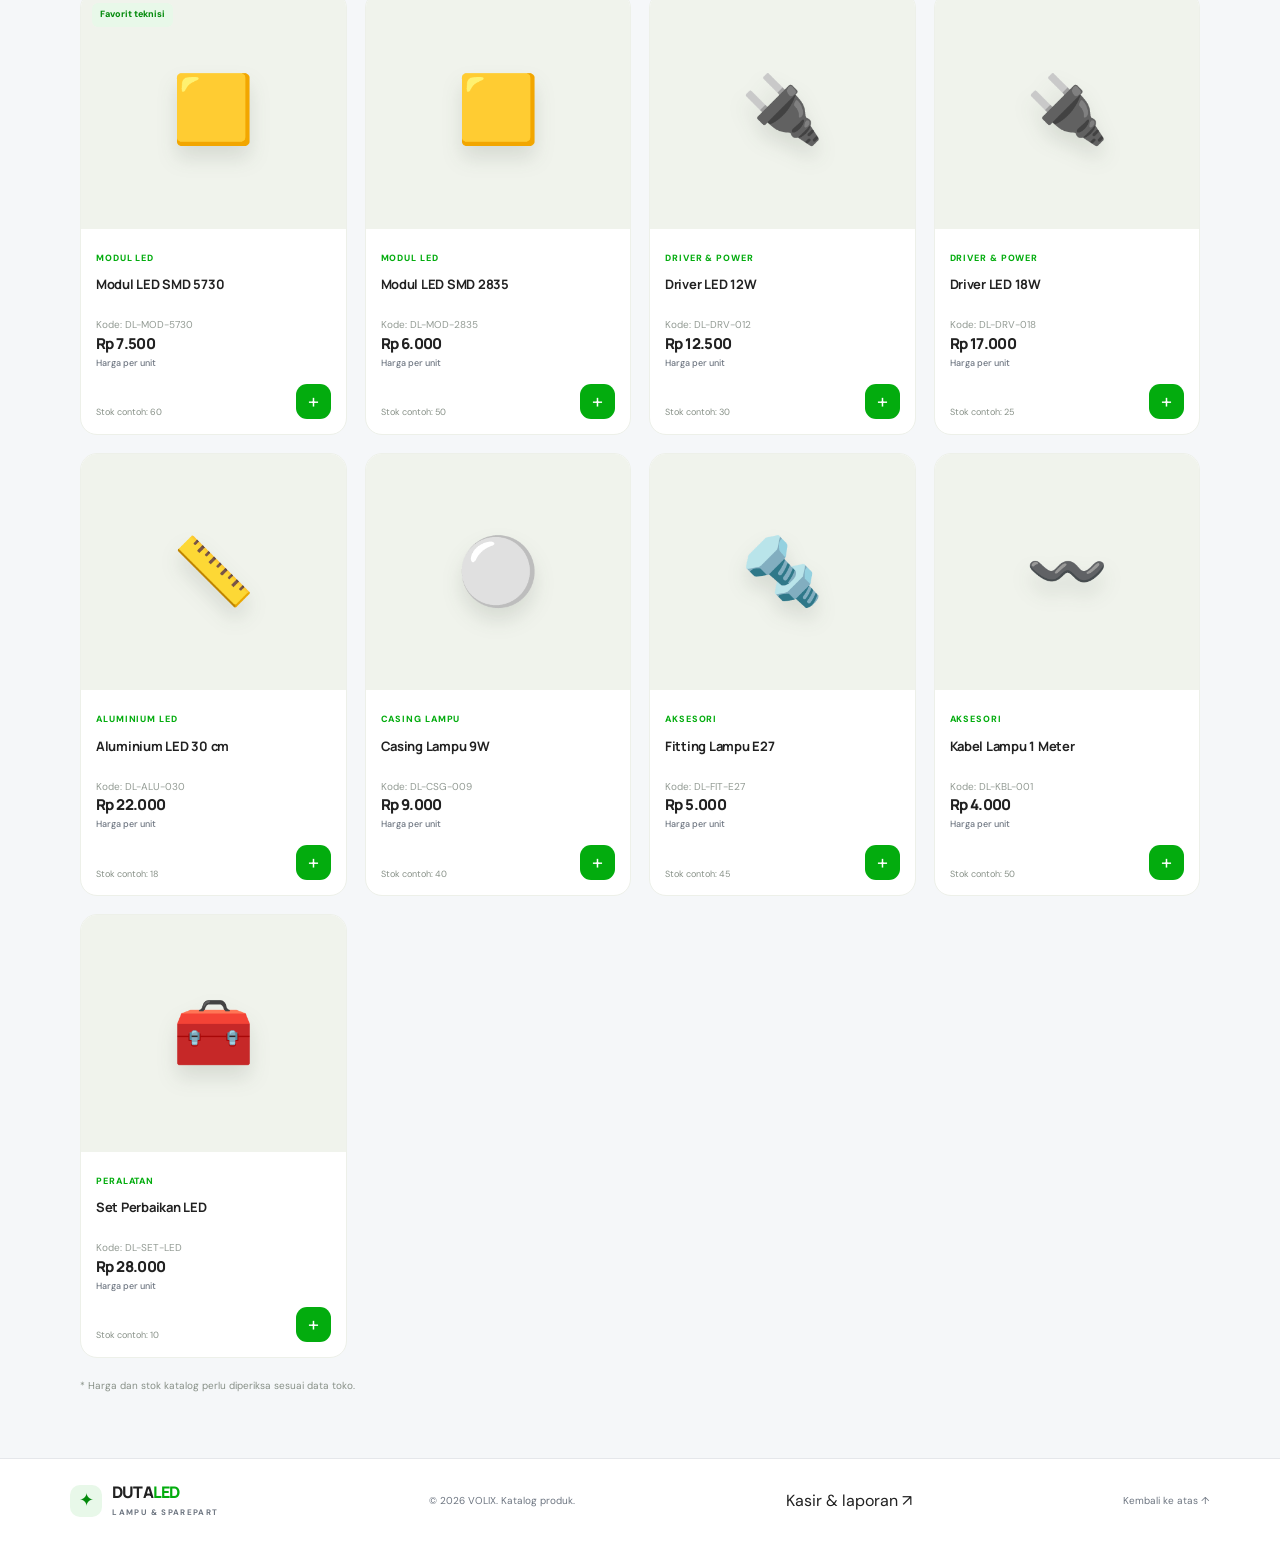
==== commit 5958093e: "Refresh VOLIX storefront branding and mobile catalog" ====
--- a/index.html
+++ b/index.html
@@ -10,11 +10,11 @@
   <link rel="manifest" href="/manifest.webmanifest">
   <link rel="icon" href="/icon.svg" type="image/svg+xml">
   <link rel="apple-touch-icon" href="/icon.svg">
-  <meta name="description" content="Katalog Duta Terang LED: lampu LED, modul LED, aluminium, casing, dan sparepart untuk rumah, toko, dan teknisi.">
-  <meta property="og:title" content="Duta Terang LED | Katalog Lampu & Sparepart">
-  <meta property="og:description" content="Temukan lampu LED dan sparepart untuk kebutuhan rumah, toko, dan teknisi.">
+  <meta name="description" content="VOLIX — katalog lampu LED dan sparepart. Pilih varian, bandingkan harga, dan susun pesanan dengan mudah.">
+  <meta property="og:title" content="VOLIX | Katalog Lampu LED & Sparepart">
+  <meta property="og:description" content="Temukan lampu LED dan sparepart, pilih varian watt, dan lihat harga dengan mudah.">
   <meta property="og:type" content="website">
-  <title>Duta Terang LED — Katalog Produk</title>
+  <title>VOLIX — Katalog Lampu LED & Sparepart</title>
   <link rel="preconnect" href="https://images.unsplash.com">
   <link rel="stylesheet" href="style.css">
   <script src="products.js" defer></script>
@@ -23,9 +23,9 @@
   <script src="pwa.js" defer></script>
 </head>
 <body>
-  <div class="announcement">💡 Katalog Duta Terang LED <span>•</span> Eceran & grosir</div>
+  <div class="announcement">💡 VOLIX <span>•</span> Lampu LED & sparepart</div>
   <header class="site-header">
-    <a class="brand" href="#" aria-label="Duta Terang LED beranda"><span class="brand-mark">✦</span><span><strong>DUTA<span>LED</span></strong><small>LAMPU & SPAREPART</small></span></a>
+    <a class="brand" href="#" aria-label="VOLIX beranda"><span class="brand-mark">✦</span><span><strong>VOLIX</strong><small>LED & ELECTRICAL SUPPLIES</small></span></a>
     <nav class="desktop-nav"><a href="#produk">Semua produk</a><a href="#keunggulan">Keunggulan</a><a href="kasir.html">Kasir & laporan ↗</a></nav>
     <button class="cart-trigger" id="openCart" aria-label="Buka keranjang">🛒 <span>Keranjang</span><b id="cartCount">0</b></button>
   </header>
@@ -61,7 +61,7 @@
     
     
   </main>
-  <footer><a class="brand footer-brand" href="#"><span class="brand-mark">✦</span><span><strong>DUTA<span>LED</span></strong><small>LAMPU & SPAREPART</small></span></a><p>© <span id="year"></span> Duta Terang LED. Katalog produk.</p><a href="kasir.html">Kasir & laporan ↗</a><a href="#produk">Kembali ke atas ↑</a></footer>
+  <footer><a class="brand footer-brand" href="#"><span class="brand-mark">✦</span><span><strong>DUTA<span>LED</span></strong><small>LAMPU & SPAREPART</small></span></a><p>© <span id="year"></span> VOLIX. Katalog produk.</p><a href="kasir.html">Kasir & laporan ↗</a><a href="#produk">Kembali ke atas ↑</a></footer>
   <div class="drawer-backdrop hidden" id="drawerBackdrop"></div>
   <aside class="cart-drawer" id="cartDrawer" aria-label="Keranjang belanja" aria-hidden="true">
     <div class="drawer-head"><div><span class="eyebrow">PESANAN ANDA</span><h2>Keranjang <span id="drawerCount">(0)</span></h2></div><button class="icon-button" id="closeCart" aria-label="Tutup keranjang">✕</button></div>
@@ -69,7 +69,7 @@
     <div class="cart-empty" id="cartEmpty"><span>🛒</span><b>Keranjang masih kosong</b><p>Tambahkan produk yang Anda butuhkan.</p><button class="btn btn-dark" id="continueShopping">Lihat katalog</button></div>
     <div class="cart-footer" id="cartFooter">
       <div class="cart-total"><span>Estimasi total</span><strong id="cartTotal">Rp0</strong></div>
-      <p>Harga contoh. Stok dan total akhir dikonfirmasi oleh toko.</p>
+      <p>Harga katalog dapat berubah. Stok dan total akhir dikonfirmasi oleh toko.</p>
       <label class="customer-label" for="customerName">Nama pemesan (opsional)</label><input id="customerName" placeholder="Nama Anda">
       <button class="btn btn-green checkout-btn" id="checkoutBtn">Salin ringkasan pesanan</button>
       <button class="clear-cart" id="clearCart">Kosongkan keranjang</button>
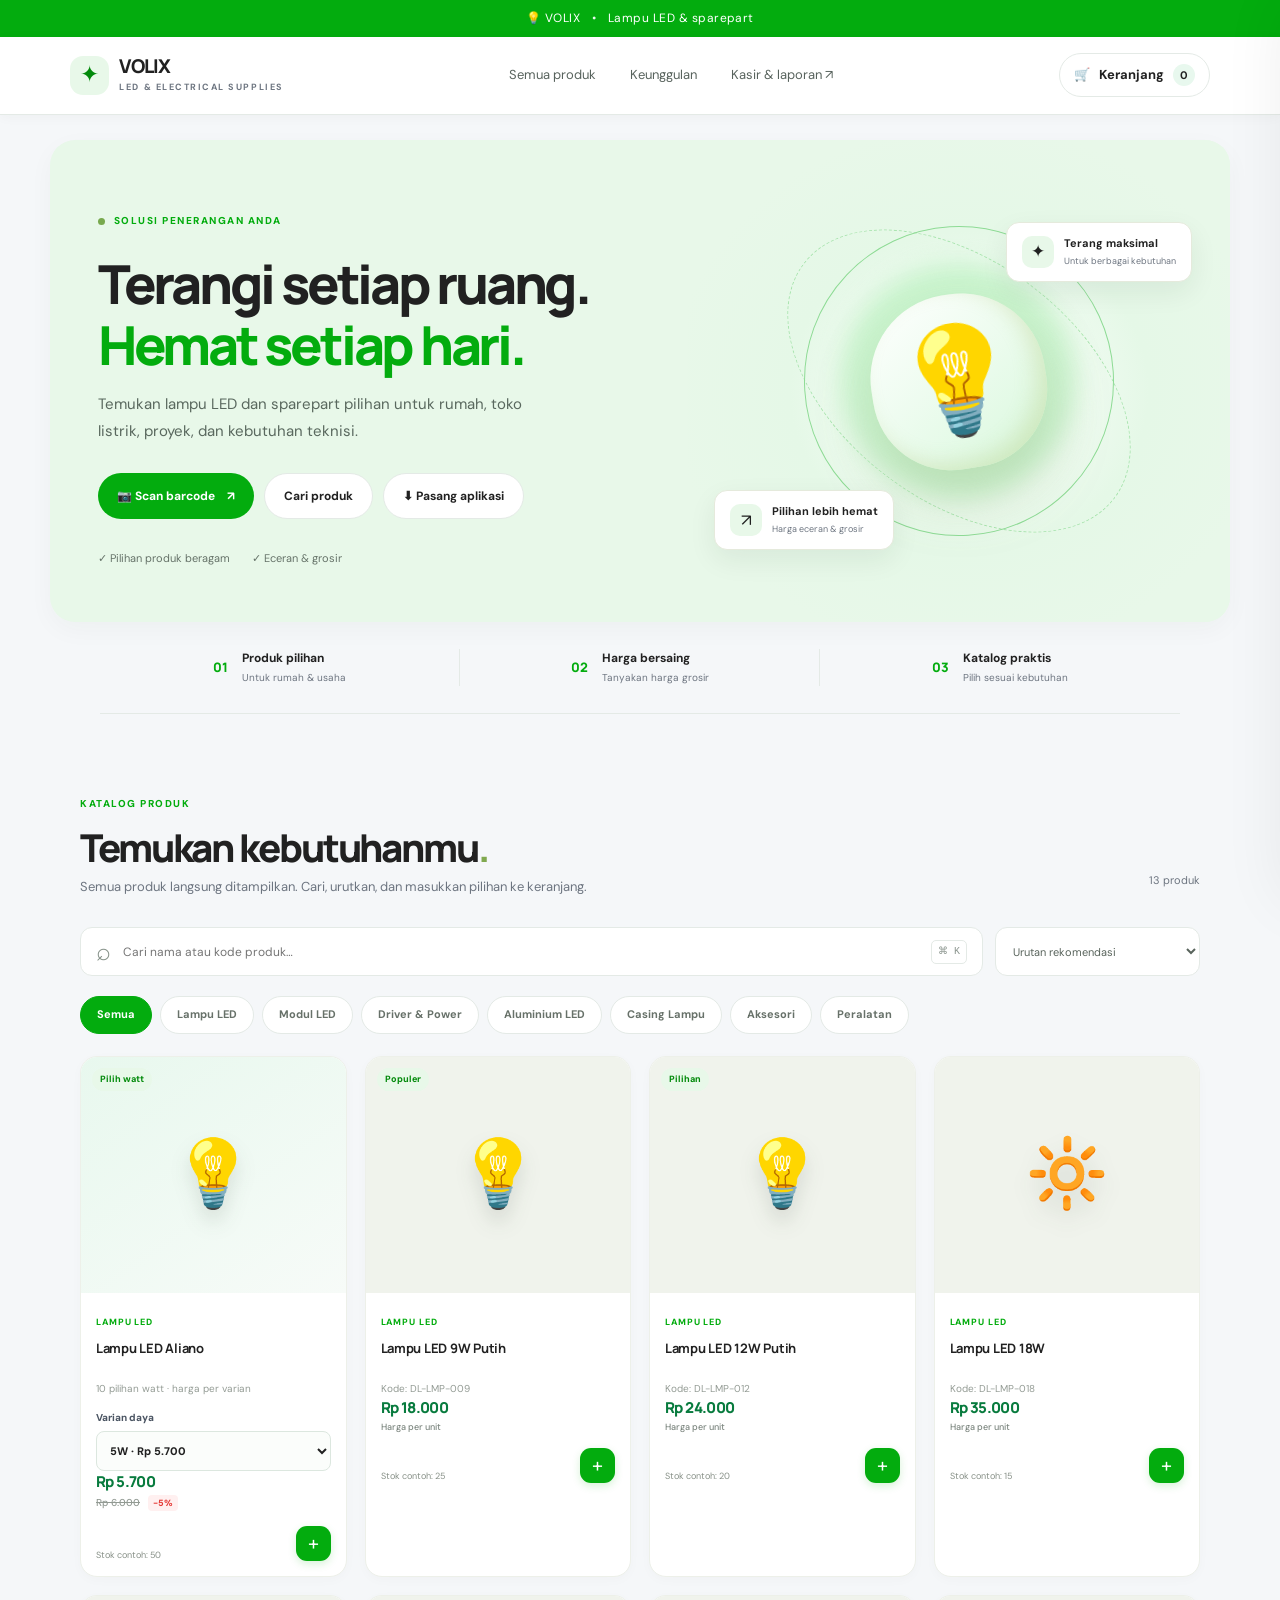
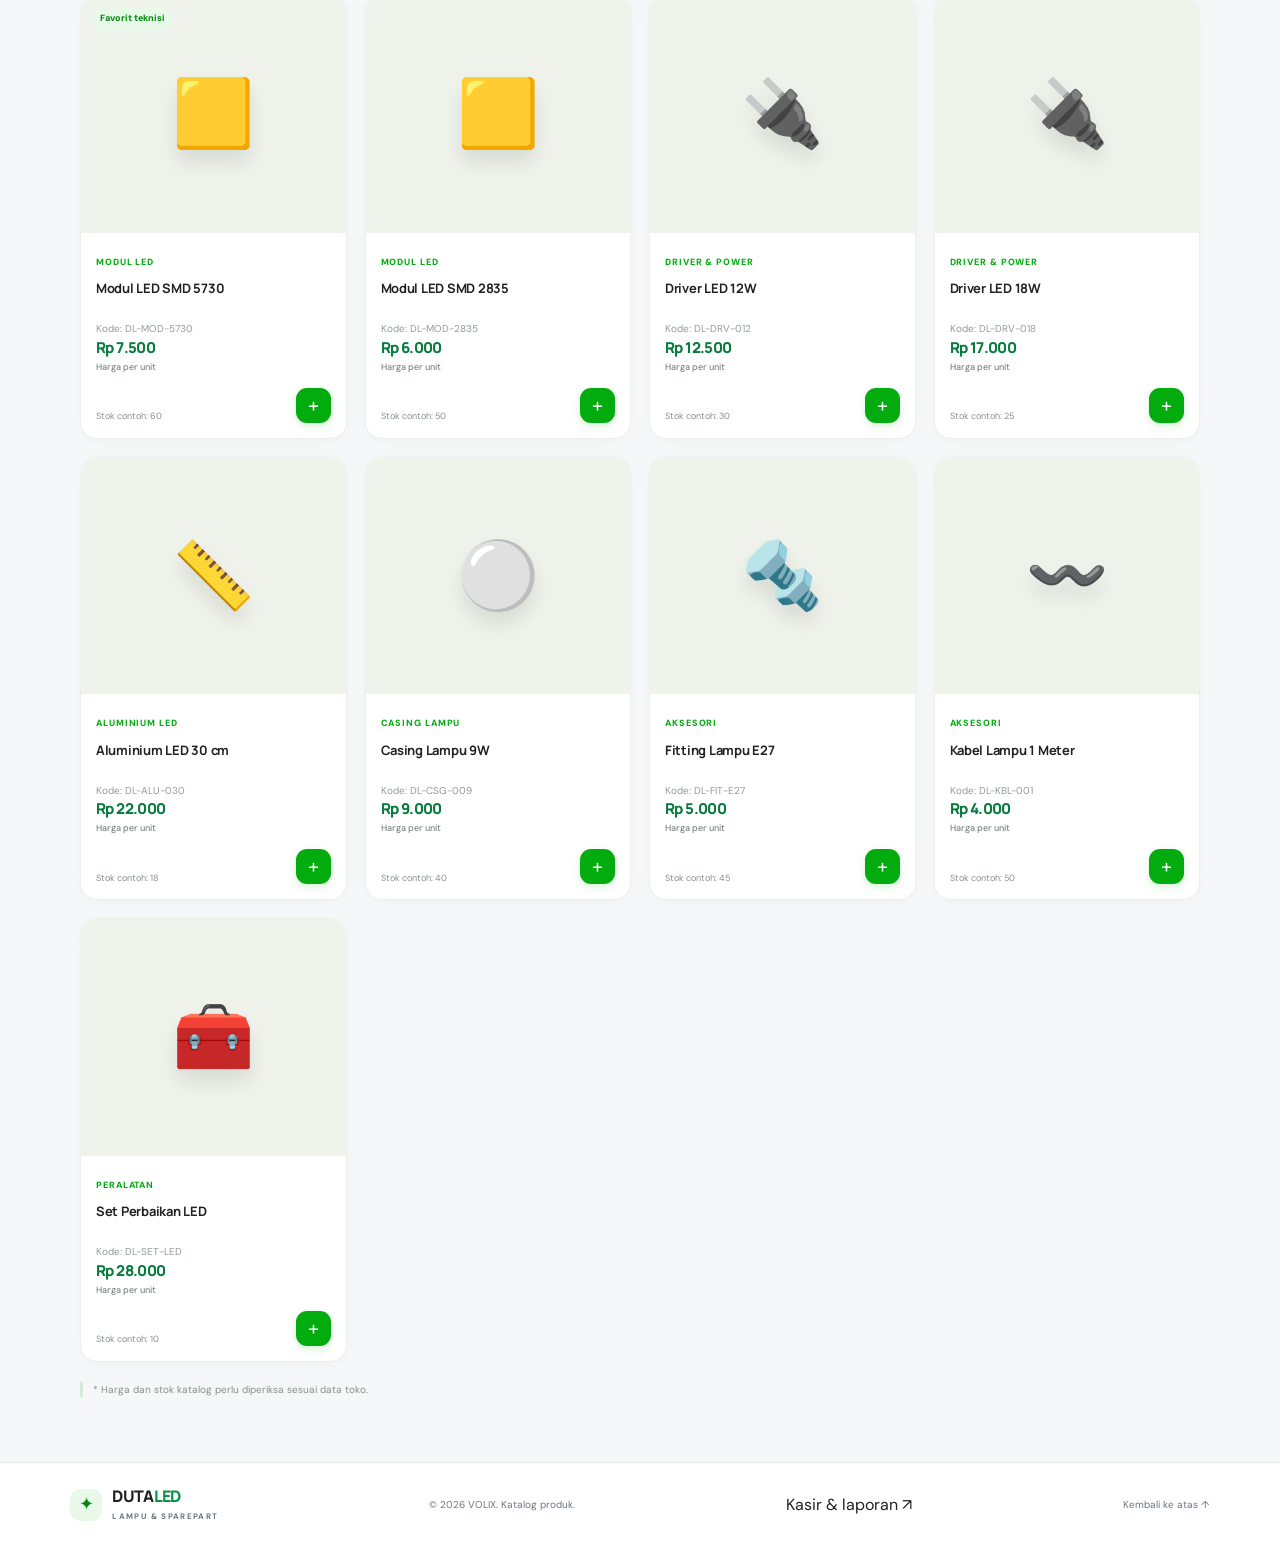
==== commit 5000f9ca: "Align VOLIX mobile app title metadata" ====
--- a/index.html
+++ b/index.html
@@ -6,7 +6,7 @@
   <meta name="theme-color" content="#17231f">
   <meta name="apple-mobile-web-app-capable" content="yes">
   <meta name="apple-mobile-web-app-status-bar-style" content="black-translucent">
-  <meta name="apple-mobile-web-app-title" content="DutaLED">
+  <meta name="apple-mobile-web-app-title" content="VOLIX">
   <link rel="manifest" href="/manifest.webmanifest">
   <link rel="icon" href="/icon.svg" type="image/svg+xml">
   <link rel="apple-touch-icon" href="/icon.svg">
--- a/style.css
+++ b/style.css
@@ -91,3 +91,55 @@
 .cart-total strong{color:#212121}
 .cart-footer{background:#f8fafb}
 @media(max-width:640px){.profit-note{font-size:9px}.variant-select{font-size:11px;height:35px}.variant-label{margin-top:10px}}
+
+
+/* VOLIX storefront refinement: product-first, polished mobile layout */
+:root{--green:#079447;--lime:#e8f8ee;--paper:#f6f8f7;--line:#e4eae6;--shadow:0 10px 28px rgba(20,45,30,.07)}
+.site-header{box-shadow:0 2px 12px rgba(20,45,30,.035)}
+.brand strong{letter-spacing:-.045em}
+.brand strong span{color:var(--green)}
+.hero{box-shadow:0 8px 26px rgba(26,54,36,.035)}
+.section-heading h2{letter-spacing:-.055em}
+.product-card{box-shadow:0 3px 12px rgba(25,45,30,.025)}
+.product-card:hover{border-color:#cce8d5}
+.product-info h3{overflow-wrap:anywhere}
+.price{color:#087b3e}
+.price small{color:#7b857e}
+.variant-label{margin-top:13px}
+.variant-select{min-height:40px;border-color:#dce7df;background:#fbfdfb}
+.aliano-card .product-visual{background:linear-gradient(145deg,#e8f8ee,#f7fbf8)}
+.product-badge{border-radius:99px}
+.add-button{box-shadow:0 3px 8px rgba(3,172,14,.16)}
+.sample-note{border-left:3px solid #d8e8dc;padding-left:10px}
+@media(max-width:640px){
+  .site-header{height:60px;padding:0 12px}
+  .brand-mark{width:32px;height:32px}
+  .hero{margin-top:9px;border-radius:15px}
+  .hero-copy{padding:20px 16px 17px}
+  .hero h1{font-size:clamp(28px,7.7vw,35px);margin:10px 0 8px}
+  .hero-copy>p{font-size:12px;line-height:1.5}
+  .hero-actions{grid-template-columns:1fr 1fr;margin-top:13px}
+  .hero-actions .btn{min-height:39px;padding:10px 7px;font-size:10px}
+  .hero-proof,.trust-strip{display:none}
+  .catalog{padding-top:19px}
+  .section-heading h2{font-size:25px;margin:5px 0}
+  .section-heading p{max-width:36ch;font-size:11px}
+  .catalog-tools{margin-top:12px}
+  .category-row{padding:10px 0 12px}
+  .products-grid{gap:8px}
+  .product-card{border-radius:13px;box-shadow:0 3px 12px rgba(20,45,30,.045)}
+  .product-visual{aspect-ratio:1.12}
+  .product-info{padding:10px 9px}
+  .product-info h3{font-size:12px;min-height:32px}
+  .price{font-size:14px}
+  .variant-label{font-size:9px;gap:5px;margin-top:10px}
+  .variant-select{height:36px;min-height:36px;padding:0 7px;font-size:10px}
+  .aliano-card .product-visual{aspect-ratio:1.12}
+  .stock-note{font-size:8px}
+  .product-bottom{margin-top:8px}
+}
+@media(max-width:360px){
+  .hero-actions{grid-template-columns:1fr}
+  .product-info{padding:8px}
+  .variant-select{font-size:9px}
+}
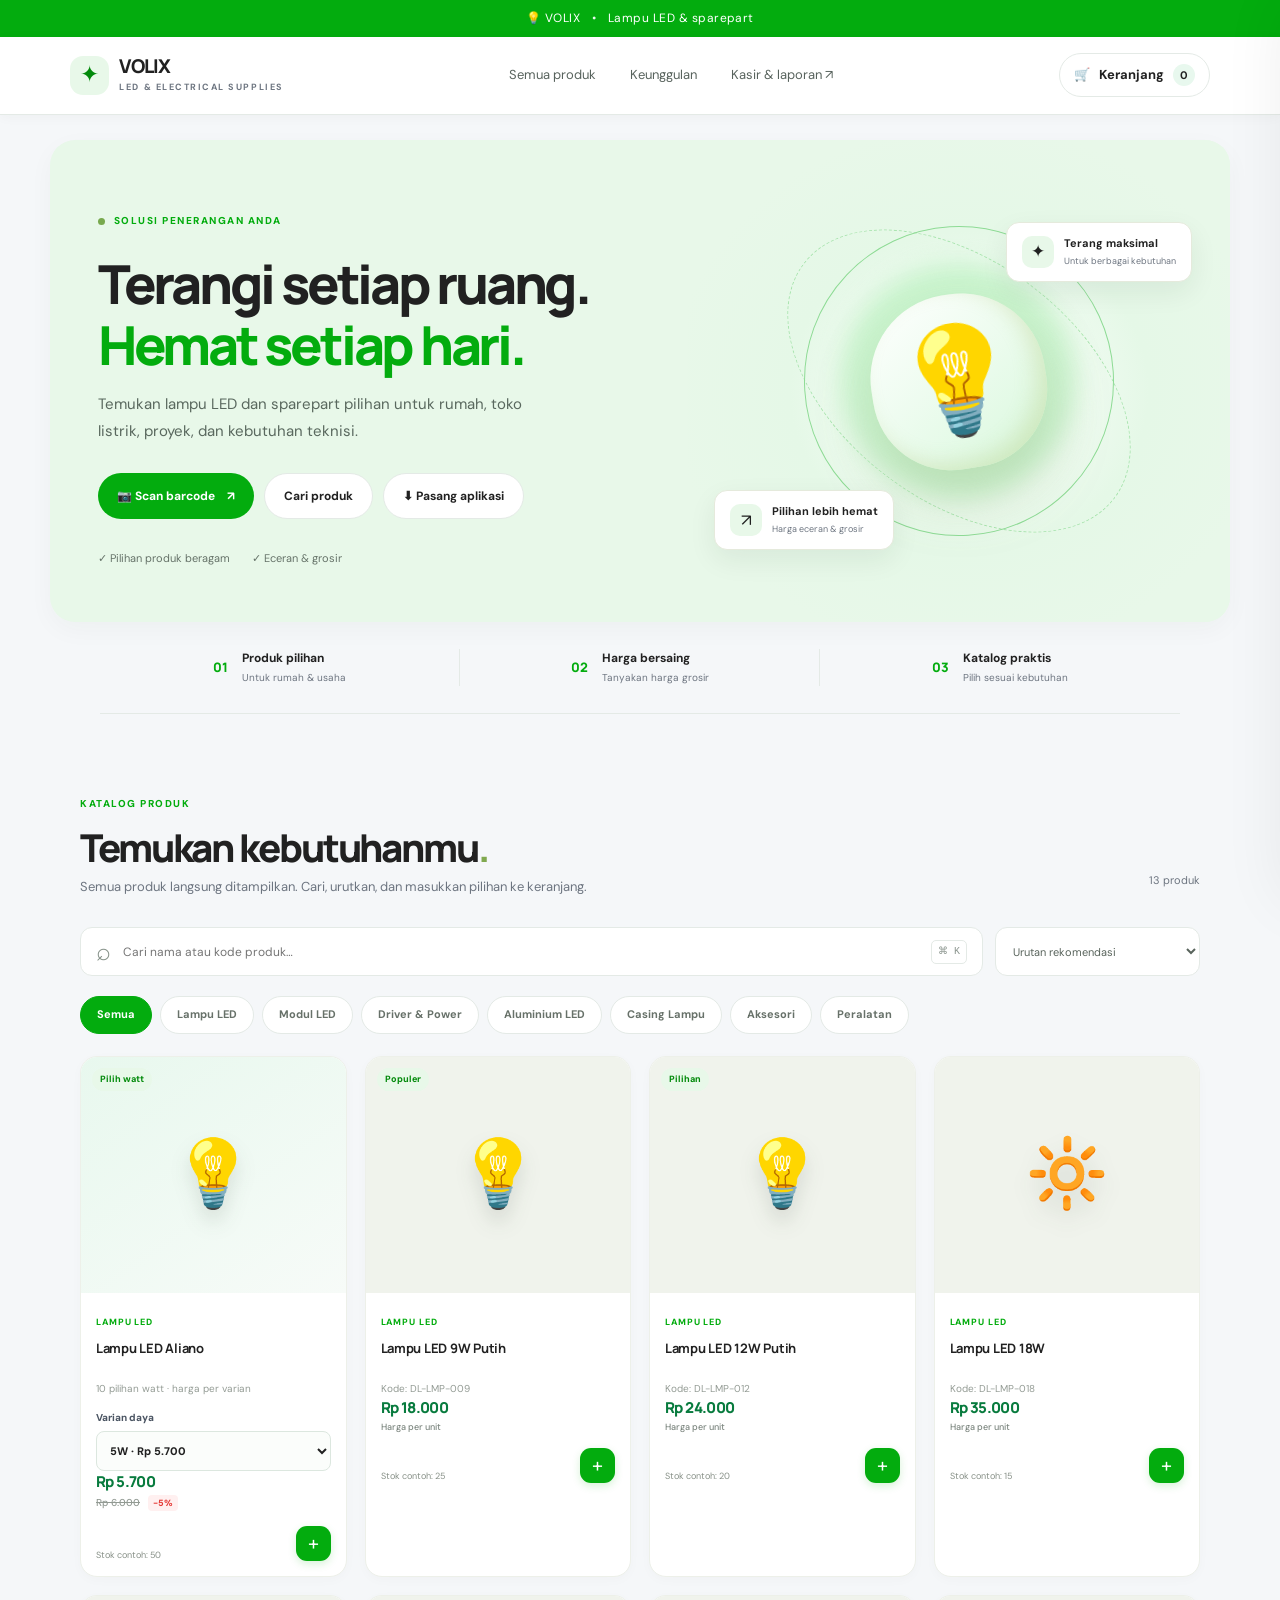
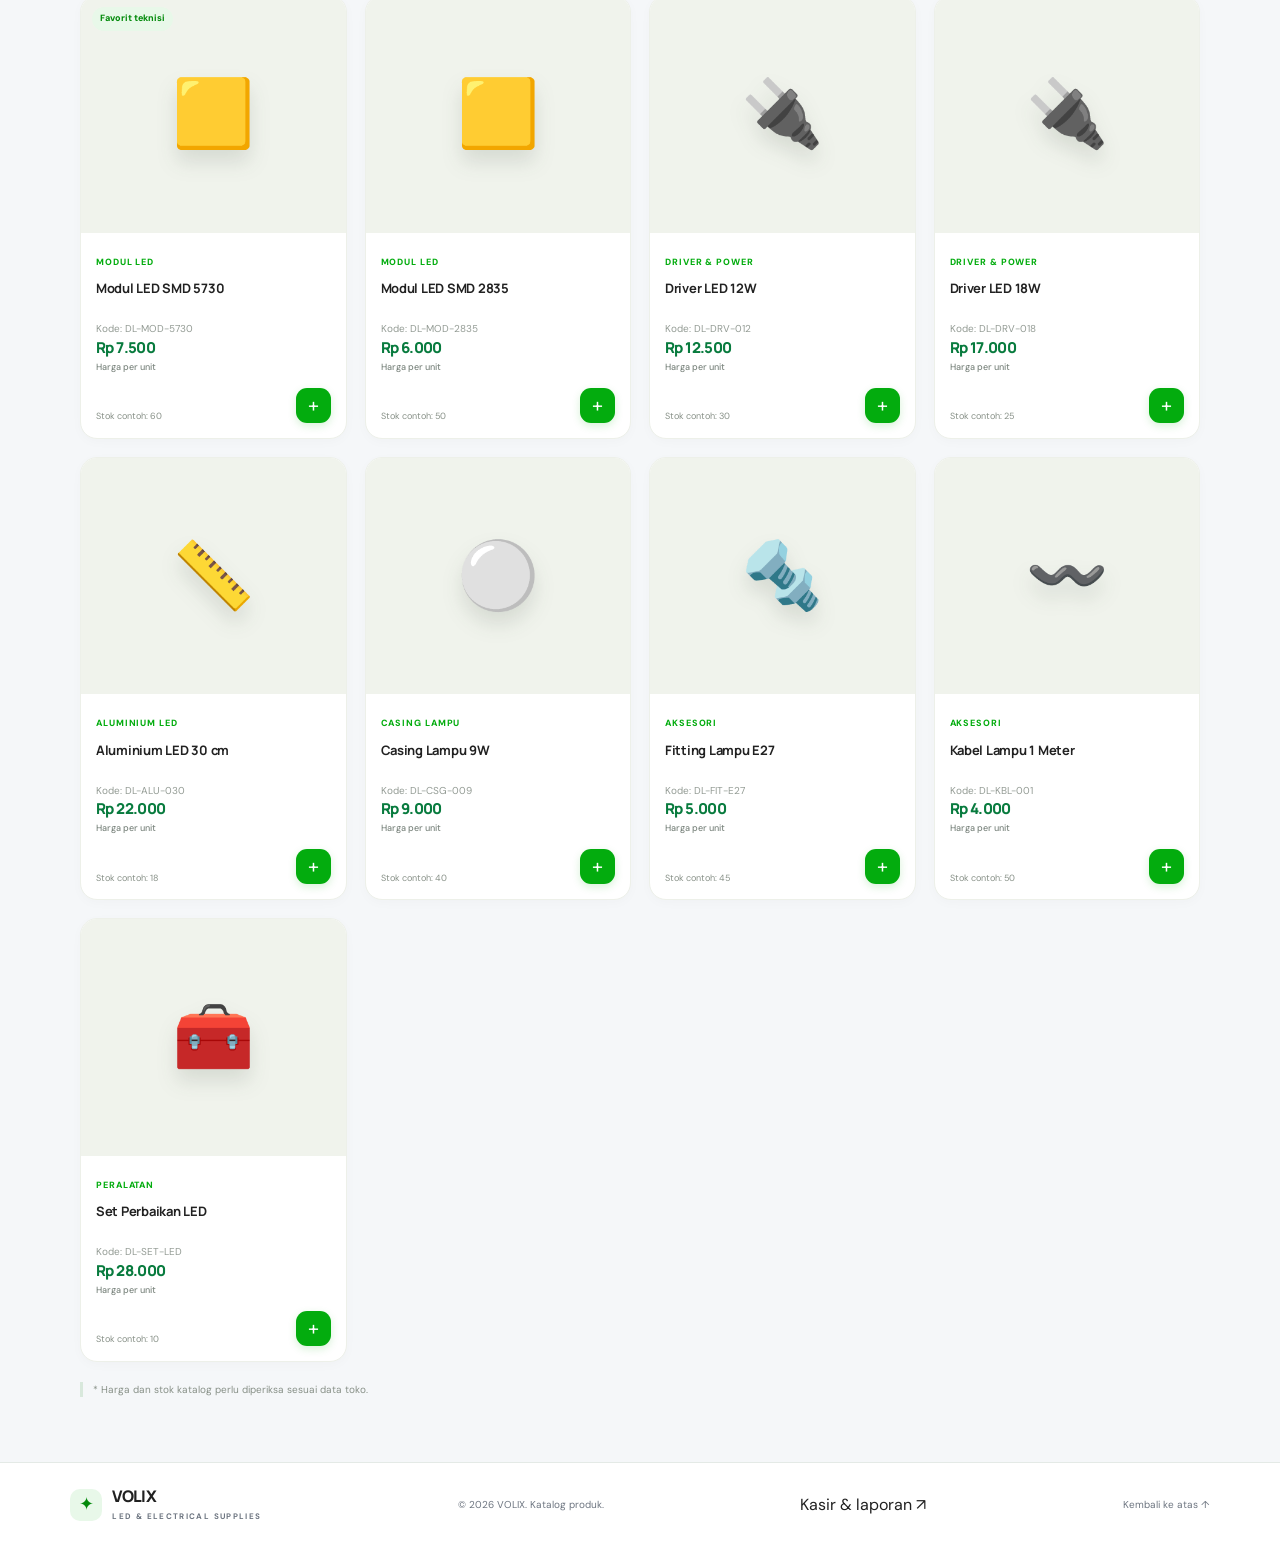
==== commit 64735450: "Finish VOLIX branding in storefront footer" ====
--- a/index.html
+++ b/index.html
@@ -61,7 +61,7 @@
     
     
   </main>
-  <footer><a class="brand footer-brand" href="#"><span class="brand-mark">✦</span><span><strong>DUTA<span>LED</span></strong><small>LAMPU & SPAREPART</small></span></a><p>© <span id="year"></span> VOLIX. Katalog produk.</p><a href="kasir.html">Kasir & laporan ↗</a><a href="#produk">Kembali ke atas ↑</a></footer>
+  <footer><a class="brand footer-brand" href="#"><span class="brand-mark">✦</span><span><strong>VOLIX</strong><small>LED & ELECTRICAL SUPPLIES</small></span></a><p>© <span id="year"></span> VOLIX. Katalog produk.</p><a href="kasir.html">Kasir & laporan ↗</a><a href="#produk">Kembali ke atas ↑</a></footer>
   <div class="drawer-backdrop hidden" id="drawerBackdrop"></div>
   <aside class="cart-drawer" id="cartDrawer" aria-label="Keranjang belanja" aria-hidden="true">
     <div class="drawer-head"><div><span class="eyebrow">PESANAN ANDA</span><h2>Keranjang <span id="drawerCount">(0)</span></h2></div><button class="icon-button" id="closeCart" aria-label="Tutup keranjang">✕</button></div>
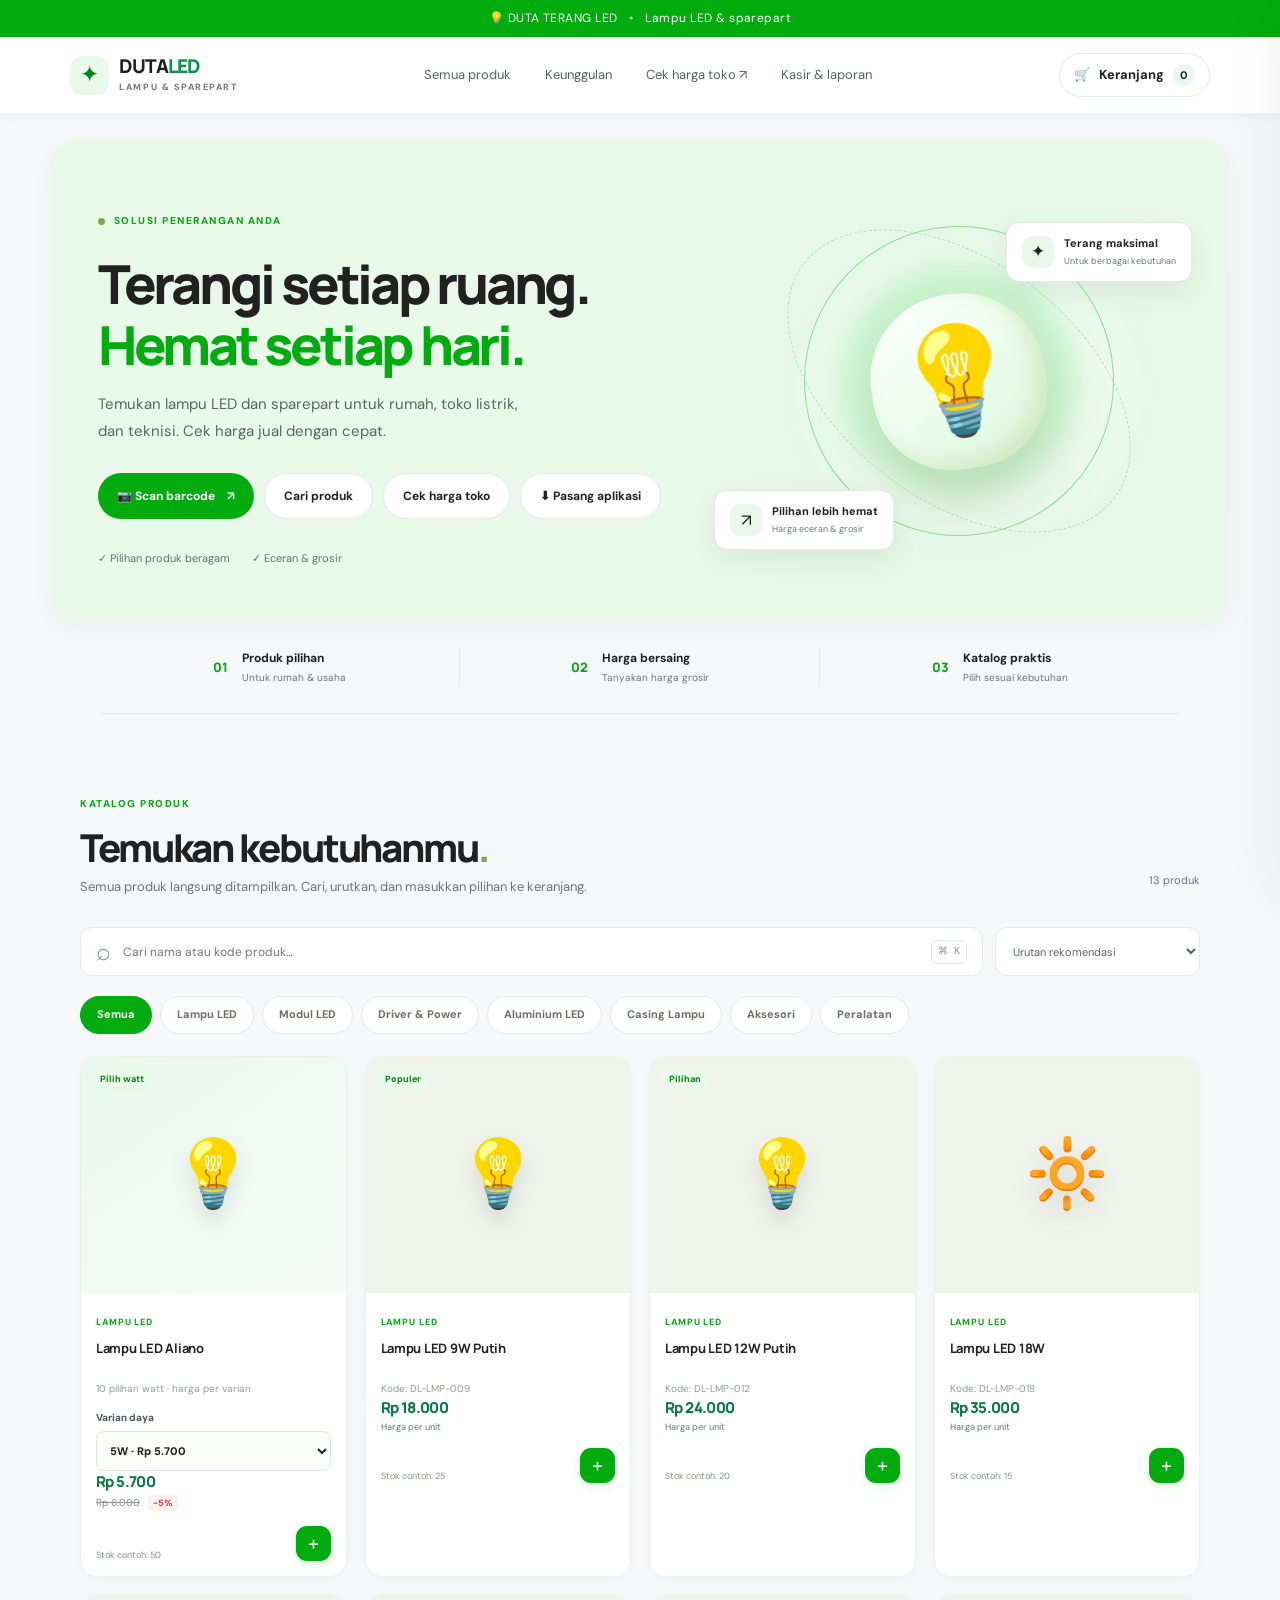
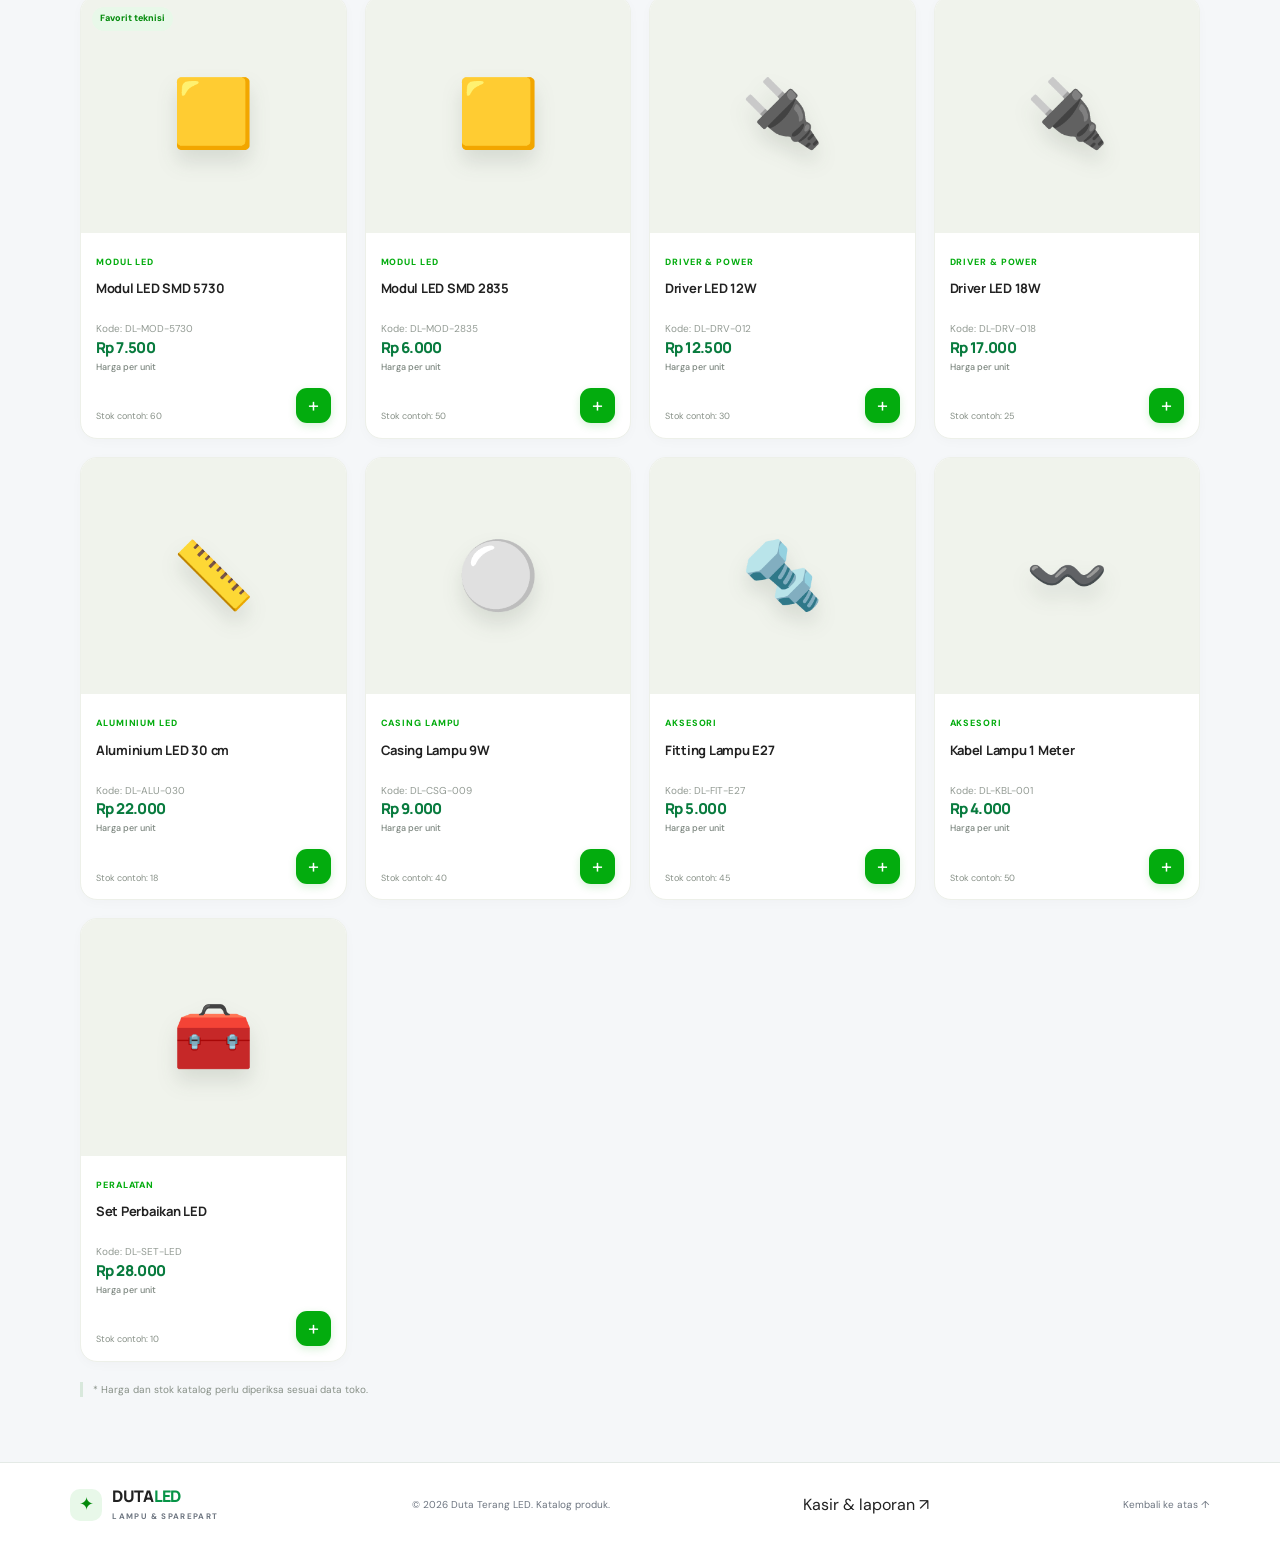
==== commit cf3951f2: "Refresh Duta Terang LED storefront branding and price-check link" ====
--- a/index.html
+++ b/index.html
@@ -10,11 +10,11 @@
   <link rel="manifest" href="/manifest.webmanifest">
   <link rel="icon" href="/icon.svg" type="image/svg+xml">
   <link rel="apple-touch-icon" href="/icon.svg">
-  <meta name="description" content="VOLIX — katalog lampu LED dan sparepart. Pilih varian, bandingkan harga, dan susun pesanan dengan mudah.">
-  <meta property="og:title" content="VOLIX | Katalog Lampu LED & Sparepart">
+  <meta name="description" content="Duta Terang LED — katalog lampu LED dan sparepart. Pilih varian, bandingkan harga, dan susun pesanan dengan mudah.">
+  <meta property="og:title" content="Duta Terang LED | Katalog Lampu LED & Sparepart">
   <meta property="og:description" content="Temukan lampu LED dan sparepart, pilih varian watt, dan lihat harga dengan mudah.">
   <meta property="og:type" content="website">
-  <title>VOLIX — Katalog Lampu LED & Sparepart</title>
+  <title>Duta Terang LED — Katalog Lampu LED & Sparepart</title>
   <link rel="preconnect" href="https://images.unsplash.com">
   <link rel="stylesheet" href="style.css">
   <script src="products.js" defer></script>
@@ -23,10 +23,10 @@
   <script src="pwa.js" defer></script>
 </head>
 <body>
-  <div class="announcement">💡 VOLIX <span>•</span> Lampu LED & sparepart</div>
+  <div class="announcement">💡 DUTA TERANG LED <span>•</span> Lampu LED & sparepart</div>
   <header class="site-header">
-    <a class="brand" href="#" aria-label="VOLIX beranda"><span class="brand-mark">✦</span><span><strong>VOLIX</strong><small>LED & ELECTRICAL SUPPLIES</small></span></a>
-    <nav class="desktop-nav"><a href="#produk">Semua produk</a><a href="#keunggulan">Keunggulan</a><a href="kasir.html">Kasir & laporan ↗</a></nav>
+    <a class="brand" href="#" aria-label="Duta Terang LED beranda"><span class="brand-mark">✦</span><span><strong>DUTA<span>LED</span></strong><small>LAMPU & SPAREPART</small></span></a>
+    <nav class="desktop-nav"><a href="#produk">Semua produk</a><a href="#keunggulan">Keunggulan</a><a href="kasir.html#panel-produk">Cek harga toko ↗</a><a href="kasir.html">Kasir & laporan</a></nav>
     <button class="cart-trigger" id="openCart" aria-label="Buka keranjang">🛒 <span>Keranjang</span><b id="cartCount">0</b></button>
   </header>
   <main>
@@ -34,8 +34,8 @@
       <div class="hero-copy">
         <span class="eyebrow"><i></i> SOLUSI PENERANGAN ANDA</span>
         <h1>Terangi setiap ruang.<br><em>Hemat setiap hari.</em></h1>
-        <p>Temukan lampu LED dan sparepart pilihan untuk rumah, toko listrik, proyek, dan kebutuhan teknisi.</p>
-        <div class="hero-actions"><button class="btn btn-dark" id="homeCameraStart" type="button">📷 Scan barcode <span>↗</span></button><a class="btn btn-light" href="#produk">Cari produk</a><button class="btn btn-light" id="installPwaButton" type="button">⬇ Pasang aplikasi</button></div>
+        <p>Temukan lampu LED dan sparepart untuk rumah, toko listrik, dan teknisi. Cek harga jual dengan cepat.</p>
+        <div class="hero-actions"><button class="btn btn-dark" id="homeCameraStart" type="button">📷 Scan barcode <span>↗</span></button><a class="btn btn-light" href="#produk">Cari produk</a><a class="btn btn-light" href="kasir.html#panel-produk">Cek harga toko</a><button class="btn btn-light" id="installPwaButton" type="button">⬇ Pasang aplikasi</button></div>
         <div class="hero-proof"><span>✓ Pilihan produk beragam</span><span>✓ Eceran & grosir</span></div>
       </div>
       <div class="hero-art" aria-label="Ilustrasi lampu menyala">
@@ -61,7 +61,7 @@
     
     
   </main>
-  <footer><a class="brand footer-brand" href="#"><span class="brand-mark">✦</span><span><strong>VOLIX</strong><small>LED & ELECTRICAL SUPPLIES</small></span></a><p>© <span id="year"></span> VOLIX. Katalog produk.</p><a href="kasir.html">Kasir & laporan ↗</a><a href="#produk">Kembali ke atas ↑</a></footer>
+  <footer><a class="brand footer-brand" href="#"><span class="brand-mark">✦</span><span><strong>DUTA<span>LED</span></strong><small>LAMPU & SPAREPART</small></span></a><p>© <span id="year"></span> Duta Terang LED. Katalog produk.</p><a href="kasir.html">Kasir & laporan ↗</a><a href="#produk">Kembali ke atas ↑</a></footer>
   <div class="drawer-backdrop hidden" id="drawerBackdrop"></div>
   <aside class="cart-drawer" id="cartDrawer" aria-label="Keranjang belanja" aria-hidden="true">
     <div class="drawer-head"><div><span class="eyebrow">PESANAN ANDA</span><h2>Keranjang <span id="drawerCount">(0)</span></h2></div><button class="icon-button" id="closeCart" aria-label="Tutup keranjang">✕</button></div>
